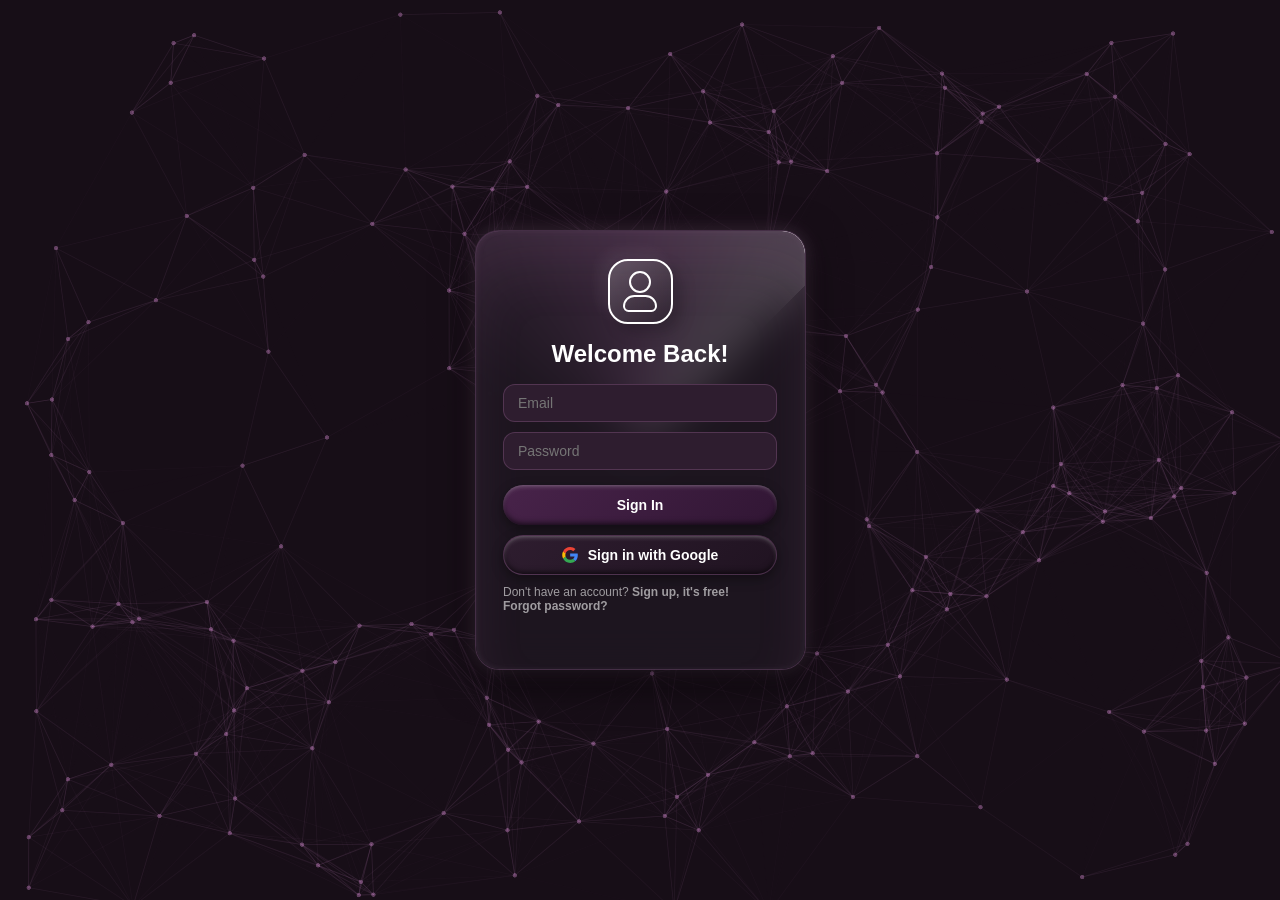
==== index.html @ fb1c48ef "fix(vercel): ignore python backend in vercel build and add static index.html entrypoint" ====
<!DOCTYPE html>
<html lang="en">
<head>
  <meta charset="UTF-8">
  <meta name="viewport" content="width=device-width, initial-scale=1.0">
  <title>SecondSelf - Login</title>
  <link rel="stylesheet" href="loginpage.css">
  <style>
    * {
      box-sizing: border-box;
      margin: 0;
      padding: 0;
    }
    body, html {
      width: 100%;
      height: 100%;
      overflow: hidden;
      background: #170E17;
      display: flex;
      justify-content: center;
      align-items: center;
      font-family: -apple-system, BlinkMacSystemFont, "Segoe UI", Roboto, sans-serif;
    }
    #particle-drift-canvas {
      position: fixed;
      top: 0;
      left: 0;
      width: 100vw;
      height: 100vh;
      z-index: 1;
      display: block;
      pointer-events: auto;
    }
    .login-container-wrap {
      position: relative;
      z-index: 10;
      display: flex;
      justify-content: center;
      align-items: center;
    }
    .container {
      --login-box-color: rgba(30, 22, 32, 0.82);
    }
    .login-box {
      background: var(--login-box-color);
      backdrop-filter: blur(20px);
      -webkit-backdrop-filter: blur(20px);
    }
  </style>
</head>
<body>
  <!-- Live WebGL Particle Drift Canvas -->
  <canvas id="particle-drift-canvas"></canvas>

  <!-- Centered Login Box -->
  <div class="login-container-wrap">
    <div class="container">
      <div class="login-box">
        <form class="form" onsubmit="event.preventDefault();">
          <div class="logo"></div>
          <span class="header">Welcome Back!</span>
          <input type="email" placeholder="Email" class="input" required />
          <input type="password" placeholder="Password" class="input" required />
          <button type="submit" class="button sign-in" onclick="window.location.href='https://second-self-monster.streamlit.app/';">Sign In</button>
          <button type="button" class="button google-sign-in" onclick="window.location.href='https://second-self-monster.streamlit.app/';">
            <svg
              class="icon"
              viewBox="-3 0 262 262"
              xmlns="http://www.w3.org/2000/svg"
              preserveAspectRatio="xMidYMid"
              fill="#000000"
            >
              <g id="SVGRepo_bgCarrier" stroke-width="0"></g>
              <g
                id="SVGRepo_tracerCarrier"
                stroke-linecap="round"
                stroke-linejoin="round"
              ></g>
              <g id="SVGRepo_iconCarrier">
                <path
                  d="M255.878 133.451c0-10.734-.871-18.567-2.756-26.69H130.55v48.448h71.947c-1.45 12.04-9.283 30.172-26.69 42.356l-.244 1.622 38.755 30.023 2.685.268c24.659-22.774 38.875-56.282 38.875-96.027"
                  fill="#4285F4"
                ></path>
                <path
                  d="M130.55 261.1c35.248 0 64.839-11.605 86.453-31.622l-41.196-31.913c-11.024 7.688-25.82 13.055-45.257 13.055-34.523 0-63.824-22.773-74.269-54.25l-1.531.13-40.298 31.187-.527 1.465C35.393 231.798 79.49 261.1 130.55 261.1"
                  fill="#34A853"
                ></path>
                <path
                  d="M56.281 156.37c-2.756-8.123-4.351-16.827-4.351-25.82 0-8.994 1.595-17.697 4.206-25.82l-.073-1.73L15.26 71.312l-1.335.635C5.077 89.644 0 109.517 0 130.55s5.077 40.905 13.925 58.602l42.356-32.782"
                  fill="#FBBC05"
                ></path>
                <path
                  d="M130.55 50.479c24.514 0 41.05 10.589 50.479 19.438l36.844-35.974C195.245 12.91 165.798 0 130.55 0 79.49 0 35.393 29.301 13.925 71.947l42.211 32.783c10.59-31.477 39.891-54.251 74.414-54.251"
                  fill="#EB4335"
                ></path>
              </g>
            </svg>
            <span class="span two"> Sign in with Google </span>
          </button>

          <p class="footer">
            Don't have an account?
            <a href="https://second-self-monster.streamlit.app/?auth_mode=signup" class="link">Sign up, it's free!</a>
            <br />
            <a href="https://second-self-monster.streamlit.app/?auth_mode=forgot" class="link">Forgot password?</a>
          </p>
        </form>
      </div>
    </div>
  </div>

  <!-- WebGL Particle Drift Implementation from firstpage.12 -->
  <script>
  (function initParticleDrift() {
    const canvas = document.getElementById("particle-drift-canvas");
    if (!canvas) return;

    const gl = canvas.getContext("webgl", {
      alpha: true,
      antialias: false,
      depth: false,
      premultipliedAlpha: true
    });
    if (!gl) {
      console.warn("ParticleDrift: WebGL not available");
      return;
    }

    const MAX_DPR = 2;
    const MAX_LINES = 8000;
    const EDGE = 20;

    const config = {
      background: "#170E17",
      baseColor: "#BC7BB9",
      accentColor: "#AC6BAD",
      density: 220,
      dotSize: 5,
      speed: 1.0,
      direction: 56,
      hover: 1.6,
      linkDistance: 175,
      linkThickness: 1.0
    };

    const LINE_VERT = `
      precision highp float;
      attribute vec2 a_p0;
      attribute vec2 a_p1;
      attribute vec2 a_corner;
      attribute vec3 a_shade;
      uniform vec2 uSize;
      varying float v_alpha;
      varying float v_mix;
      varying float v_off;
      varying float v_half;
      void main(){
        vec2 d = a_p1 - a_p0;
        float len = max(length(d), 1e-5);
        vec2 nrm = vec2(-d.y, d.x) / len;
        float half_ = max(a_shade.z * 0.5, 0.35);
        float ext = half_ + 0.75;
        vec2 p = mix(a_p0, a_p1, a_corner.x);
        p += nrm * a_corner.y * ext;
        v_alpha = a_shade.x;
        v_mix = a_shade.y;
        v_off = a_corner.y * ext;
        v_half = half_;
        gl_Position = vec4(p.x / uSize.x * 2.0 - 1.0, 1.0 - p.y / uSize.y * 2.0, 0.0, 1.0);
      }
    `;

    const LINE_FRAG = `
      precision mediump float;
      uniform vec3 uBase, uAccent;
      varying float v_alpha;
      varying float v_mix;
      varying float v_off;
      varying float v_half;
      void main(){
        float cov = clamp((v_half - abs(v_off)) / 0.75 + 0.5, 0.0, 1.0);
        float a = v_alpha * cov;
        vec3 col = mix(uBase, uAccent, v_mix);
        gl_FragColor = vec4(col * a, a);
      }
    `;

    const DOT_VERT = `
      precision highp float;
      attribute vec2 a_pos;
      attribute float a_lit;
      uniform vec2 uSize;
      uniform float uDpr, uDot;
      varying float v_lit;
      void main(){
        gl_PointSize = max(1.0, uDot * uDpr);
        v_lit = a_lit;
        gl_Position = vec4(a_pos.x / uSize.x * 2.0 - 1.0, 1.0 - a_pos.y / uSize.y * 2.0, 0.0, 1.0);
      }
    `;

    const DOT_FRAG = `
      precision mediump float;
      uniform vec3 uBase, uAccent;
      uniform float uRestAlpha;
      varying float v_lit;
      void main(){
        float d = length(gl_PointCoord - 0.5) * 2.0;
        float disc = 1.0 - smoothstep(0.72, 1.0, d);
        vec3 col = mix(uBase, uAccent, v_lit);
        float a = disc * mix(uRestAlpha, 1.0, v_lit);
        if (a <= 0.004) discard;
        gl_FragColor = vec4(col * a, a);
      }
    `;

    function compile(type, src) {
      const sh = gl.createShader(type);
      if (!sh) return null;
      gl.shaderSource(sh, src);
      gl.compileShader(sh);
      if (!gl.getShaderParameter(sh, gl.COMPILE_STATUS)) {
        console.error("Shader error:", gl.getShaderInfoLog(sh));
        gl.deleteShader(sh);
        return null;
      }
      return sh;
    }

    function linkProg(vsSrc, fsSrc) {
      const vs = compile(gl.VERTEX_SHADER, vsSrc);
      const fs = compile(gl.FRAGMENT_SHADER, fsSrc);
      if (!vs || !fs) return null;
      const prog = gl.createProgram();
      if (!prog) return null;
      gl.attachShader(prog, vs);
      gl.attachShader(prog, fs);
      gl.linkProgram(prog);
      if (!gl.getProgramParameter(prog, gl.LINK_STATUS)) {
        console.error("Program link error:", gl.getProgramInfoLog(prog));
        return null;
      }
      return prog;
    }

    function parseColor(input, fb) {
      if (!input) return fb;
      const str = String(input).trim();
      if (str.charAt(0) === "#") {
        let hex = str.slice(1);
        if (hex.length === 3) hex = hex[0] + hex[0] + hex[1] + hex[1] + hex[2] + hex[2];
        if (hex.length >= 6) {
          const r = parseInt(hex.slice(0, 2), 16);
          const g = parseInt(hex.slice(2, 4), 16);
          const b = parseInt(hex.slice(4, 6), 16);
          if (!isNaN(r) && !isNaN(g) && !isNaN(b)) return [r / 255, g / 255, b / 255];
        }
      }
      return fb;
    }

    function rng(seed) {
      let a = seed >>> 0;
      return function() {
        a += 0x6d2b79f5;
        let t = a;
        t = Math.imul(t ^ (t >>> 15), t | 1);
        t ^= t + Math.imul(t ^ (t >>> 7), t | 61);
        return ((t ^ (t >>> 14)) >>> 0) / 4294967296;
      };
    }

    const CORNERS = [
      [0, -1], [1, -1], [1, 1],
      [0, -1], [1, 1], [0, 1]
    ];

    const lineProg = linkProg(LINE_VERT, LINE_FRAG);
    const dotProg = linkProg(DOT_VERT, DOT_FRAG);
    if (!lineProg || !dotProg) return;

    const locs = new Map();
    const u = (prog, name) => {
      const key = (prog === lineProg ? "L:" : "D:") + name;
      if (!locs.has(key)) locs.set(key, gl.getUniformLocation(prog, name));
      return locs.get(key);
    };

    const lP0 = new Float32Array(MAX_LINES * 6 * 2);
    const lP1 = new Float32Array(MAX_LINES * 6 * 2);
    const lCorner = new Float32Array(MAX_LINES * 6 * 2);
    const lShade = new Float32Array(MAX_LINES * 6 * 3);
    for (let e = 0; e < MAX_LINES; e++) {
      for (let c = 0; c < 6; c++) {
        const k = (e * 6 + c) * 2;
        lCorner[k] = CORNERS[c][0];
        lCorner[k + 1] = CORNERS[c][1];
      }
    }

    const bP0 = gl.createBuffer();
    const bP1 = gl.createBuffer();
    const bCorner = gl.createBuffer();
    const bShade = gl.createBuffer();

    gl.bindBuffer(gl.ARRAY_BUFFER, bP0);
    gl.bufferData(gl.ARRAY_BUFFER, lP0.byteLength, gl.DYNAMIC_DRAW);
    gl.bindBuffer(gl.ARRAY_BUFFER, bP1);
    gl.bufferData(gl.ARRAY_BUFFER, lP1.byteLength, gl.DYNAMIC_DRAW);
    gl.bindBuffer(gl.ARRAY_BUFFER, bCorner);
    gl.bufferData(gl.ARRAY_BUFFER, lCorner, gl.STATIC_DRAW);
    gl.bindBuffer(gl.ARRAY_BUFFER, bShade);
    gl.bufferData(gl.ARRAY_BUFFER, lShade.byteLength, gl.DYNAMIC_DRAW);

    const R = rng(20260824);
    let nCount = 0;
    let nx = new Float32Array(0);
    let ny = new Float32Array(0);
    let nSpd = new Float32Array(0);
    let gPos = new Float32Array(0);
    let gLit = new Float32Array(0);
    const bGPos = gl.createBuffer();
    const bGLit = gl.createBuffer();

    function buildNodes(n, w, h) {
      nCount = n;
      nx = new Float32Array(n);
      ny = new Float32Array(n);
      nSpd = new Float32Array(n);
      gPos = new Float32Array(n * 2);
      gLit = new Float32Array(n);
      for (let i = 0; i < n; i++) {
        nx[i] = R() * w;
        ny[i] = R() * h;
        nSpd[i] = (R() * 0.4 + 0.1) * 60;
      }
      gl.bindBuffer(gl.ARRAY_BUFFER, bGPos);
      gl.bufferData(gl.ARRAY_BUFFER, gPos.byteLength, gl.DYNAMIC_DRAW);
      gl.bindBuffer(gl.ARRAY_BUFFER, bGLit);
      gl.bufferData(gl.ARRAY_BUFFER, gLit.byteLength, gl.DYNAMIC_DRAW);
    }

    const ptr = { x: -10000, y: -10000 };
    window.addEventListener("pointermove", (e) => {
      ptr.x = e.clientX;
      ptr.y = e.clientY;
    });
    window.addEventListener("pointerleave", () => {
      ptr.x = -10000;
      ptr.y = -10000;
    });

    let last = performance.now();
    let builtN = -1;
    let builtW = 0;
    let builtH = 0;

    function render(now) {
      const dt = Math.min(0.05, (now - last) / 1000);
      last = now;

      const dpr = Math.min(window.devicePixelRatio || 1, MAX_DPR);
      const cw = window.innerWidth;
      const ch = window.innerHeight;
      const bw = Math.max(1, Math.round(cw * dpr));
      const bh = Math.max(1, Math.round(ch * dpr));

      if (canvas.width !== bw || canvas.height !== bh) {
        canvas.width = bw;
        canvas.height = bh;
      }
      gl.viewport(0, 0, bw, bh);

      if (config.density !== builtN) {
        buildNodes(config.density, cw, ch);
        builtN = config.density;
      }

      if (cw !== builtW || ch !== builtH) {
        const sx = cw / Math.max(builtW || cw, 1);
        const sy = ch / Math.max(builtH || ch, 1);
        for (let i = 0; i < nCount; i++) {
          nx[i] *= sx;
          ny[i] *= sy;
        }
        builtW = cw;
        builtH = ch;
      }

      const reach = 180 * (config.hover > 0 ? 1 : 0);
      const LINKD = config.linkDistance;
      const LINKW = config.linkThickness;
      const th = (config.direction * Math.PI) / 180;
      const dirX = Math.sin(th);
      const dirY = Math.cos(th);

      let lines = 0;
      function pushLine(x0, y0, x1, y1, a0, a1, mix, wpx) {
        if (lines >= MAX_LINES) return;
        for (let c = 0; c < 6; c++) {
          const k = (lines * 6 + c) * 2;
          const s3 = (lines * 6 + c) * 3;
          lP0[k] = x0;
          lP0[k + 1] = y0;
          lP1[k] = x1;
          lP1[k + 1] = y1;
          lShade[s3] = CORNERS[c][0] === 0 ? a0 : a1;
          lShade[s3 + 1] = mix;
          lShade[s3 + 2] = wpx;
        }
        lines++;
      }

      for (let i = 0; i < nCount; i++) {
        nx[i] += nSpd[i] * dirX * dt * config.speed;
        ny[i] += nSpd[i] * dirY * dt * config.speed;

        if (nx[i] < -EDGE) {
          nx[i] = cw + EDGE;
          ny[i] = R() * ch;
        } else if (nx[i] > cw + EDGE) {
          nx[i] = -EDGE;
          ny[i] = R() * ch;
        }
        if (ny[i] < -EDGE) {
          ny[i] = ch + EDGE;
          nx[i] = R() * cw;
        } else if (ny[i] > ch + EDGE) {
          ny[i] = -EDGE;
          nx[i] = R() * cw;
        }

        const dx = ptr.x - nx[i];
        const dy = ptr.y - ny[i];
        const d = Math.sqrt(dx * dx + dy * dy);
        const lit = reach > 0 && d < reach ? 1 : 0;
        if (lit === 1) {
          const a = 0.5 * (1 - d / reach) * config.hover;
          pushLine(nx[i], ny[i], ptr.x, ptr.y, a, a, 1, LINKW);
        }
        gPos[i * 2] = nx[i];
        gPos[i * 2 + 1] = ny[i];
        gLit[i] = lit;
      }

      if (LINKD > 0) {
        const l2 = LINKD * LINKD;
        for (let i = 0; i < nCount && lines < MAX_LINES; i++) {
          for (let j = i + 1; j < nCount && lines < MAX_LINES; j++) {
            const dx = nx[i] - nx[j];
            const dy = ny[i] - ny[j];
            const dd = dx * dx + dy * dy;
            if (dd >= l2) continue;
            const a = 0.18 * (1 - Math.sqrt(dd) / LINKD);
            pushLine(nx[i], ny[i], nx[j], ny[j], a, a, 0, LINKW);
          }
        }
      }

      gl.clearColor(0, 0, 0, 0);
      gl.clear(gl.COLOR_BUFFER_BIT);
      gl.disable(gl.DEPTH_TEST);
      gl.enable(gl.BLEND);
      gl.blendFunc(gl.ONE, gl.ONE_MINUS_SRC_ALPHA);

      const cb = parseColor(config.baseColor, [0.737, 0.482, 0.725]);
      const ca = parseColor(config.accentColor, [0.675, 0.420, 0.678]);

      if (lines > 0) {
        gl.useProgram(lineProg);
        const verts = lines * 6;
        gl.bindBuffer(gl.ARRAY_BUFFER, bP0);
        gl.bufferSubData(gl.ARRAY_BUFFER, 0, lP0.subarray(0, verts * 2));
        const aP0 = gl.getAttribLocation(lineProg, "a_p0");
        gl.enableVertexAttribArray(aP0);
        gl.vertexAttribPointer(aP0, 2, gl.FLOAT, false, 0, 0);

        gl.bindBuffer(gl.ARRAY_BUFFER, bP1);
        gl.bufferSubData(gl.ARRAY_BUFFER, 0, lP1.subarray(0, verts * 2));
        const aP1 = gl.getAttribLocation(lineProg, "a_p1");
        gl.enableVertexAttribArray(aP1);
        gl.vertexAttribPointer(aP1, 2, gl.FLOAT, false, 0, 0);

        gl.bindBuffer(gl.ARRAY_BUFFER, bCorner);
        const aCorner = gl.getAttribLocation(lineProg, "a_corner");
        gl.enableVertexAttribArray(aCorner);
        gl.vertexAttribPointer(aCorner, 2, gl.FLOAT, false, 0, 0);

        gl.bindBuffer(gl.ARRAY_BUFFER, bShade);
        gl.bufferSubData(gl.ARRAY_BUFFER, 0, lShade.subarray(0, verts * 3));
        const aShade = gl.getAttribLocation(lineProg, "a_shade");
        gl.enableVertexAttribArray(aShade);
        gl.vertexAttribPointer(aShade, 3, gl.FLOAT, false, 0, 0);

        gl.uniform2f(u(lineProg, "uSize"), cw, ch);
        gl.uniform3f(u(lineProg, "uBase"), cb[0], cb[1], cb[2]);
        gl.uniform3f(u(lineProg, "uAccent"), ca[0], ca[1], ca[2]);
        gl.drawArrays(gl.TRIANGLES, 0, verts);

        gl.disableVertexAttribArray(aP0);
        gl.disableVertexAttribArray(aP1);
        gl.disableVertexAttribArray(aCorner);
        gl.disableVertexAttribArray(aShade);
      }

      if (nCount > 0) {
        gl.useProgram(dotProg);
        gl.bindBuffer(gl.ARRAY_BUFFER, bGPos);
        gl.bufferSubData(gl.ARRAY_BUFFER, 0, gPos);
        const aPos = gl.getAttribLocation(dotProg, "a_pos");
        gl.enableVertexAttribArray(aPos);
        gl.vertexAttribPointer(aPos, 2, gl.FLOAT, false, 0, 0);

        gl.bindBuffer(gl.ARRAY_BUFFER, bGLit);
        gl.bufferSubData(gl.ARRAY_BUFFER, 0, gLit);
        const aLit = gl.getAttribLocation(dotProg, "a_lit");
        gl.enableVertexAttribArray(aLit);
        gl.vertexAttribPointer(aLit, 1, gl.FLOAT, false, 0, 0);

        gl.uniform2f(u(dotProg, "uSize"), cw, ch);
        gl.uniform1f(u(dotProg, "uDpr"), dpr);
        gl.uniform1f(u(dotProg, "uDot"), config.dotSize);
        gl.uniform1f(u(dotProg, "uRestAlpha"), 0.45);
        gl.uniform3f(u(dotProg, "uBase"), cb[0], cb[1], cb[2]);
        gl.uniform3f(u(dotProg, "uAccent"), ca[0], ca[1], ca[2]);
        gl.drawArrays(gl.POINTS, 0, nCount);

        gl.disableVertexAttribArray(aPos);
        gl.disableVertexAttribArray(aLit);
      }

      requestAnimationFrame(render);
    }

    requestAnimationFrame(render);
  })();
  </script>
</body>
</html>
---- loginpage.css ----
/* From Uiverse.io by Priyanshu02020 */ 
.container {
  --form-width: 330px;
  --aspect-ratio: 1.33;
  --login-box-color: rgba(30, 22, 32, 0.82);
  --input-color: #2e1d2f;
  --button-color: #3b223c;
  --footer-color: rgba(255, 255, 255, 0.58);
  display: flex;
  justify-content: center;
  align-items: center;
  position: relative;
  overflow: hidden;
  background: var(--login-box-color);
  border-radius: 24px;
  width: calc(var(--form-width) + 1px);
  height: calc(var(--form-width) * var(--aspect-ratio) + 1px);
  z-index: 8;
  border: 1px solid rgba(188, 123, 185, 0.25);
  box-shadow:
    0 12px 40px rgba(0, 0, 0, 0.6),
    0 0 24px rgba(188, 123, 185, 0.18),
    0 0 16px rgba(255, 255, 255, 0.08);
}

.container::before {
  content: "";
  position: absolute;
  inset: -80px;
  z-index: -2;
  background: conic-gradient(
    from 45deg,
    transparent 70%,
    #BC7BB9 88%,
    #ffffff 100%
  );
  animation: spin 4s ease-in-out infinite;
}

@keyframes spin {
  100% {
    transform: rotate(360deg);
  }
}

.login-box {
  background: rgba(26, 17, 27, 0.88);
  border-radius: 22px;
  padding: 28px;
  width: var(--form-width);
  height: calc(var(--form-width) * var(--aspect-ratio));
  position: absolute;
  z-index: 10;
  backdrop-filter: blur(20px);
  -webkit-backdrop-filter: blur(20px);
  box-shadow:
    inset 0 40px 60px -8px rgba(188, 123, 185, 0.12),
    inset 4px 0 12px -6px rgba(188, 123, 185, 0.12),
    inset 0 0 12px -4px rgba(255, 255, 255, 0.12);
}

.form {
  display: flex;
  justify-content: center;
  align-items: center;
  flex-direction: column;
  gap: 10px;
}

.logo {
  width: 65px;
  height: 65px;
  background: linear-gradient(
    135deg,
    rgba(255, 255, 255, 0.2),
    rgba(0, 0, 0, 0.2)
  );
  box-shadow:
    8px 8px 16px rgba(0, 0, 0, 0.2),
    -8px -8px 16px rgba(255, 255, 255, 0.06);
  border-radius: 20px;
  border: 2px solid #fff;
  display: flex;
  justify-content: center;
  align-items: center;
  position: relative;
}

.logo::before {
  content: "";
  position: absolute;
  bottom: 10px;
  width: 50%;
  height: 20%;
  border-top-left-radius: 40px;
  border-top-right-radius: 40px;
  border-bottom-right-radius: 20px;
  border-bottom-left-radius: 20px;
  border: 2.5px solid #fff;
}

.logo::after {
  content: "";
  position: absolute;
  top: 10px;
  width: 30%;
  height: 30%;
  border-radius: 50%;
  border: 2.5px solid #fff;
}

.user {
  position: absolute;
  height: 50px;
  color: #fff;
}

.header {
  width: 100%;
  text-align: center;
  font-size: 24px;
  font-weight: bold;
  padding: 6px;
  color: white;
  display: flex;
  justify-content: center;
  align-items: center;
}

.input {
  width: 100%;
  padding: 10px 14px;
  border: 1px solid rgba(188, 123, 185, 0.25);
  border-radius: 12px;
  background: var(--input-color);
  color: white;
  outline: none;
  font-size: 14px;
  transition: border-color 0.2s, box-shadow 0.2s;
}

.input:focus {
  border-color: #BC7BB9;
  box-shadow: 0 0 10px rgba(188, 123, 185, 0.35);
}

.button {
  width: 100%;
  height: 40px;
  border: none;
  border-radius: 20px;
  font-size: 14px;
  font-weight: 600;
  cursor: pointer;
  display: flex;
  justify-content: center;
  align-items: center;
  gap: 10px;
  background: linear-gradient(135deg, #48234a 0%, #311634 100%);
  color: white;
  transition: 0.3s;
  box-shadow:
    inset 0px 3px 6px -4px rgba(255, 255, 255, 0.6),
    inset 0px -3px 6px -2px rgba(0, 0, 0, 0.8),
    0 4px 12px rgba(0, 0, 0, 0.35);
}
.sign-in {
  margin-top: 5px;
}

.google-sign-in {
  display: flex;
  justify-content: center;
  align-items: center;
  gap: 10px;
  background: linear-gradient(135deg, #2e1d2f 0%, #201321 100%);
  border: 1px solid rgba(188, 123, 185, 0.25);
}

.button:hover {
  background: linear-gradient(135deg, #663269 0%, #48234a 100%);
  box-shadow:
    inset 0px 3px 6px rgba(255, 255, 255, 0.6),
    inset 0px -3px 6px rgba(0, 0, 0, 0.8),
    0px 0px 14px rgba(188, 123, 185, 0.4);
}

.google-sign-in:hover {
  background: linear-gradient(135deg, #492b4b 0%, #301b33 100%);
  border-color: #BC7BB9;
  box-shadow:
    inset 0px 3px 6px rgba(255, 255, 255, 0.6),
    inset 0px -3px 6px rgba(0, 0, 0, 0.8),
    0px 0px 12px rgba(188, 123, 185, 0.35);
}

.icon {
  height: 16px;
}

.footer {
  width: 100%;
  text-align: left;
  color: var(--footer-color);
  font-size: 12px;
}

.footer .link {
  position: relative;
  color: var(--footer-color);
  font-weight: 600;
  text-decoration: none;
  transition: color 0.3s ease;
}

.footer .link::after {
  content: "";
  position: absolute;
  left: 0;
  bottom: -2px;
  width: 0;
  border-radius: 6px;
  height: 1px;
  background: currentColor;
  transition: width 0.3s ease;
}

.footer .link:hover {
  color: #fff;
}

.footer .link:hover::after {
  width: 100%;
}
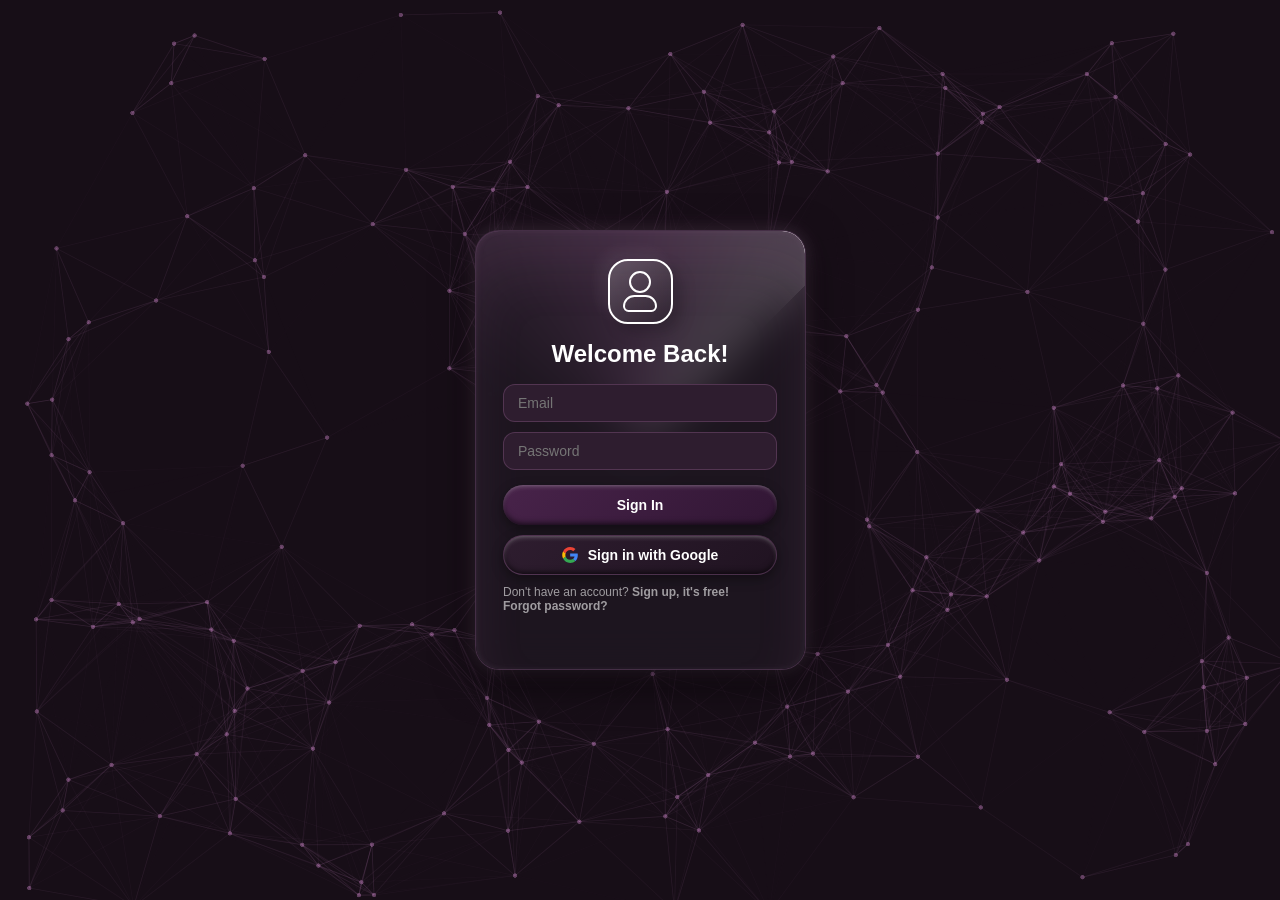
==== commit c42a58da: "feat: hook Google Sign-In button directly to Google OAuth account chooser and update Vercel live URL" ====
--- a/index.html
+++ b/index.html
@@ -59,10 +59,10 @@
         <form class="form" onsubmit="event.preventDefault();">
           <div class="logo"></div>
           <span class="header">Welcome Back!</span>
-          <input type="email" placeholder="Email" class="input" required />
-          <input type="password" placeholder="Password" class="input" required />
-          <button type="submit" class="button sign-in" onclick="window.location.href='https://second-self-monster.streamlit.app/';">Sign In</button>
-          <button type="button" class="button google-sign-in" onclick="window.location.href='https://second-self-monster.streamlit.app/';">
+          <input type="email" id="email" placeholder="Email" class="input" required />
+          <input type="password" id="password" placeholder="Password" class="input" required />
+          <button type="submit" class="button sign-in" onclick="handleEmailSignIn(event)">Sign In</button>
+          <button type="button" class="button google-sign-in" onclick="loginWithGoogle()">
             <svg
               class="icon"
               viewBox="-3 0 262 262"
@@ -109,6 +109,34 @@
     </div>
   </div>
 
+  <!-- Authentication Flow Scripts -->
+  <script>
+    function loginWithGoogle() {
+      const clientId = "579960742199-dv8dr0tq77kotpq2nl5lpfjie5kjn46g.apps.googleusercontent.com";
+      const redirectUri = "https://second-self-monster.streamlit.app/";
+      const authUrl = "https://accounts.google.com/o/oauth2/v2/auth?" + new URLSearchParams({
+        client_id: clientId,
+        redirect_uri: redirectUri,
+        response_type: "code",
+        scope: "openid email profile",
+        access_type: "offline",
+        prompt: "select_account consent"
+      }).toString();
+      window.location.href = authUrl;
+    }
+
+    function handleEmailSignIn(event) {
+      if (event) event.preventDefault();
+      const email = document.getElementById("email") ? document.getElementById("email").value : "";
+      const password = document.getElementById("password") ? document.getElementById("password").value : "";
+      if (!email || !password) {
+        alert("Please enter both your email and password.");
+        return;
+      }
+      window.location.href = "https://second-self-monster.streamlit.app/";
+    }
+  </script>
+
   <!-- WebGL Particle Drift Implementation from firstpage.12 -->
   <script>
   (function initParticleDrift() {
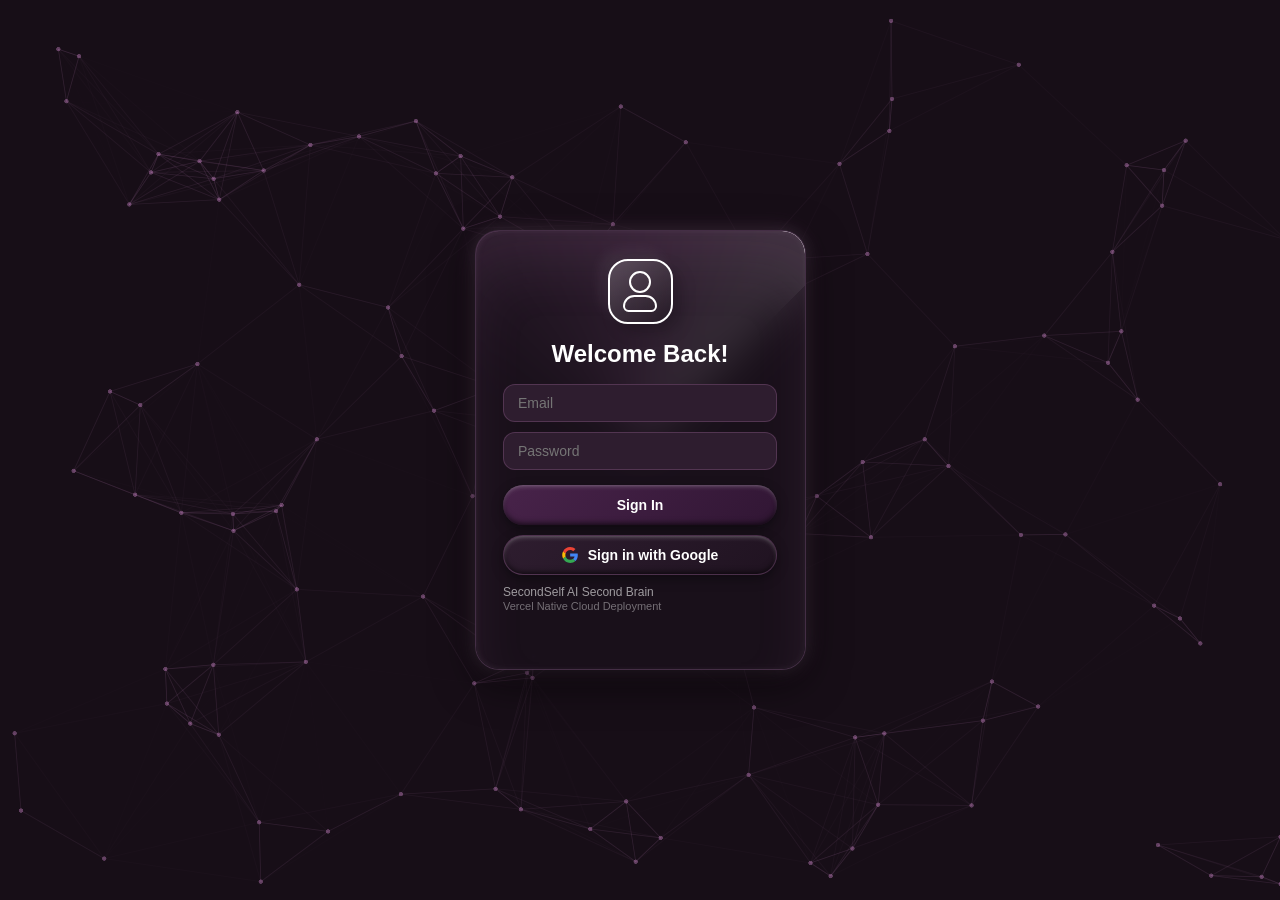
==== commit f6b800a1: "feat(vercel): native full-stack deployment with Google OAuth, 3D Graph, and Groq Oracle" ====
--- a/index.html
+++ b/index.html
@@ -3,8 +3,10 @@
 <head>
   <meta charset="UTF-8">
   <meta name="viewport" content="width=device-width, initial-scale=1.0">
-  <title>SecondSelf - Login</title>
+  <title>SecondSelf — AI Second Brain</title>
   <link rel="stylesheet" href="loginpage.css">
+  <!-- Vis.js Network for 3D Knowledge Graph -->
+  <script src="https://unpkg.com/vis-network@9.1.9/standalone/umd/vis-network.min.js"></script>
   <style>
     * {
       box-sizing: border-box;
@@ -14,13 +16,13 @@
     body, html {
       width: 100%;
       height: 100%;
+      background: #170E17;
+      color: #FAFAFA;
+      font-family: -apple-system, BlinkMacSystemFont, "Segoe UI", Roboto, Helvetica, Arial, sans-serif;
       overflow: hidden;
-      background: #170E17;
-      display: flex;
-      justify-content: center;
-      align-items: center;
-      font-family: -apple-system, BlinkMacSystemFont, "Segoe UI", Roboto, sans-serif;
-    }
+    }
+
+    /* WebGL Canvas Background Layer */
     #particle-drift-canvas {
       position: fixed;
       top: 0;
@@ -29,93 +31,616 @@
       height: 100vh;
       z-index: 1;
       display: block;
-      pointer-events: auto;
-    }
-    .login-container-wrap {
+      background: #170E17;
+    }
+
+    /* Auth Container */
+    #auth-view {
       position: relative;
       z-index: 10;
+      width: 100vw;
+      height: 100vh;
       display: flex;
       justify-content: center;
       align-items: center;
     }
-    .container {
-      --login-box-color: rgba(30, 22, 32, 0.82);
-    }
-    .login-box {
-      background: var(--login-box-color);
+    .login-container-wrap {
+      display: flex;
+      justify-content: center;
+      align-items: center;
+    }
+
+    /* Loading Overlay */
+    #loading-overlay {
+      position: fixed;
+      inset: 0;
+      background: rgba(23, 14, 23, 0.88);
       backdrop-filter: blur(20px);
-      -webkit-backdrop-filter: blur(20px);
+      z-index: 9999;
+      display: none;
+      flex-direction: column;
+      justify-content: center;
+      align-items: center;
+      gap: 16px;
+    }
+    .spinner {
+      width: 48px;
+      height: 48px;
+      border: 3px solid rgba(188, 123, 185, 0.2);
+      border-top-color: #BC7BB9;
+      border-radius: 50%;
+      animation: spin 0.8s linear infinite;
+    }
+
+    /* =========================================================
+       DASHBOARD STYLES (When User is Authenticated)
+       ========================================================= */
+    #dashboard-view {
+      position: relative;
+      z-index: 20;
+      width: 100vw;
+      height: 100vh;
+      display: none;
+      flex-direction: column;
+      background: #0E0B12;
+    }
+
+    /* Navbar */
+    .navbar {
+      height: 60px;
+      background: rgba(24, 16, 26, 0.85);
+      backdrop-filter: blur(15px);
+      border-bottom: 1px solid rgba(188, 123, 185, 0.2);
+      display: flex;
+      align-items: center;
+      justify-content: space-between;
+      padding: 0 24px;
+      flex-shrink: 0;
+      z-index: 50;
+    }
+    .brand {
+      display: flex;
+      align-items: center;
+      gap: 10px;
+      font-size: 18px;
+      font-weight: 700;
+      letter-spacing: 0.5px;
+      color: #fff;
+    }
+    .brand-badge {
+      background: linear-gradient(135deg, #BC7BB9, #663269);
+      padding: 4px 8px;
+      border-radius: 8px;
+      font-size: 11px;
+      font-weight: 600;
+      letter-spacing: 1px;
+      text-transform: uppercase;
+    }
+    .nav-actions {
+      display: flex;
+      align-items: center;
+      gap: 14px;
+    }
+    .user-profile {
+      display: flex;
+      align-items: center;
+      gap: 10px;
+      background: rgba(45, 29, 47, 0.6);
+      border: 1px solid rgba(188, 123, 185, 0.25);
+      padding: 4px 12px 4px 6px;
+      border-radius: 24px;
+    }
+    .user-avatar {
+      width: 28px;
+      height: 28px;
+      border-radius: 50%;
+      object-fit: cover;
+      border: 1px solid #BC7BB9;
+    }
+    .user-name {
+      font-size: 13px;
+      font-weight: 600;
+      color: #FAFAFA;
+      max-width: 140px;
+      overflow: hidden;
+      text-overflow: ellipsis;
+      white-space: nowrap;
+    }
+    .btn-action {
+      background: linear-gradient(135deg, #48234a 0%, #311634 100%);
+      border: 1px solid rgba(188, 123, 185, 0.3);
+      color: white;
+      padding: 7px 16px;
+      border-radius: 18px;
+      font-size: 13px;
+      font-weight: 600;
+      cursor: pointer;
+      transition: all 0.2s;
+    }
+    .btn-action:hover {
+      background: linear-gradient(135deg, #663269 0%, #48234a 100%);
+      box-shadow: 0 0 12px rgba(188, 123, 185, 0.4);
+    }
+    .btn-logout {
+      background: transparent;
+      border: 1px solid rgba(255, 255, 255, 0.15);
+      color: #aaa;
+      padding: 6px 14px;
+      border-radius: 18px;
+      font-size: 12px;
+      cursor: pointer;
+      transition: 0.2s;
+    }
+    .btn-logout:hover {
+      color: #fff;
+      border-color: #ff5c5c;
+      background: rgba(255, 92, 92, 0.1);
+    }
+
+    /* Main Dashboard Layout */
+    .dashboard-body {
+      flex: 1;
+      display: flex;
+      position: relative;
+      overflow: hidden;
+    }
+
+    /* Left Graph View */
+    .graph-pane {
+      flex: 1;
+      height: 100%;
+      position: relative;
+      background: radial-gradient(circle at center, #1b121e 0%, #0d0810 100%);
+    }
+    #network {
+      width: 100%;
+      height: 100%;
+    }
+
+    /* Top Ask Bar Overlay */
+    .ask-bar-container {
+      position: absolute;
+      top: 20px;
+      left: 50%;
+      transform: translateX(-50%);
+      width: 90%;
+      max-width: 680px;
+      z-index: 30;
+      display: flex;
+      flex-direction: column;
+      gap: 12px;
+    }
+    .ask-input-wrap {
+      display: flex;
+      align-items: center;
+      background: rgba(28, 18, 30, 0.88);
+      backdrop-filter: blur(20px);
+      border: 1px solid rgba(188, 123, 185, 0.35);
+      border-radius: 28px;
+      padding: 6px 8px 6px 20px;
+      box-shadow: 0 12px 36px rgba(0, 0, 0, 0.6), 0 0 20px rgba(188, 123, 185, 0.15);
+    }
+    .ask-input {
+      flex: 1;
+      background: transparent;
+      border: none;
+      outline: none;
+      color: white;
+      font-size: 15px;
+    }
+    .ask-input::placeholder {
+      color: rgba(255, 255, 255, 0.45);
+    }
+    .btn-ask {
+      background: linear-gradient(135deg, #BC7BB9, #663269);
+      color: white;
+      border: none;
+      border-radius: 20px;
+      padding: 9px 20px;
+      font-size: 13px;
+      font-weight: 600;
+      cursor: pointer;
+      transition: all 0.2s;
+    }
+    .btn-ask:hover {
+      box-shadow: 0 0 14px rgba(188, 123, 185, 0.6);
+      transform: translateY(-1px);
+    }
+
+    /* AI Response Card */
+    .ai-response-card {
+      background: rgba(26, 17, 28, 0.94);
+      backdrop-filter: blur(24px);
+      border: 1px solid rgba(188, 123, 185, 0.3);
+      border-radius: 18px;
+      padding: 20px 24px;
+      color: #eee;
+      display: none;
+      box-shadow: 0 16px 48px rgba(0, 0, 0, 0.7);
+      animation: fadeIn 0.3s ease;
+      max-height: 280px;
+      overflow-y: auto;
+    }
+    .ai-response-header {
+      display: flex;
+      align-items: center;
+      justify-content: space-between;
+      margin-bottom: 10px;
+      font-size: 13px;
+      color: #BC7BB9;
+      font-weight: 700;
+      letter-spacing: 0.5px;
+    }
+    .ai-answer-text {
+      font-size: 14px;
+      line-height: 1.6;
+      color: #FAFAFA;
+      white-space: pre-line;
+    }
+    .sources-list {
+      margin-top: 14px;
+      display: flex;
+      flex-wrap: wrap;
+      gap: 6px;
+    }
+    .source-pill {
+      background: rgba(188, 123, 185, 0.15);
+      border: 1px solid rgba(188, 123, 185, 0.3);
+      border-radius: 12px;
+      padding: 3px 10px;
+      font-size: 11px;
+      color: #e0b4de;
+      cursor: pointer;
+    }
+
+    /* Right Sidebar Drawer */
+    .sidebar-drawer {
+      width: 340px;
+      height: 100%;
+      background: rgba(22, 14, 24, 0.92);
+      backdrop-filter: blur(20px);
+      border-left: 1px solid rgba(188, 123, 185, 0.2);
+      display: flex;
+      flex-direction: column;
+      overflow-y: auto;
+      z-index: 25;
+    }
+    .drawer-section {
+      padding: 18px 22px;
+      border-bottom: 1px solid rgba(255, 255, 255, 0.08);
+    }
+    .drawer-section h3 {
+      font-size: 11px;
+      text-transform: uppercase;
+      letter-spacing: 1px;
+      color: #888;
+      margin-bottom: 12px;
+    }
+    .stat-row {
+      display: flex;
+      justify-content: space-between;
+      font-size: 13px;
+      padding: 4px 0;
+      color: #bbb;
+    }
+    .stat-row .val {
+      font-weight: 700;
+      color: #BC7BB9;
+    }
+    .para-legend-row {
+      display: flex;
+      gap: 6px;
+      flex-wrap: wrap;
+      margin-top: 6px;
+    }
+    .para-badge {
+      display: flex;
+      align-items: center;
+      gap: 6px;
+      font-size: 12px;
+      padding: 4px 10px;
+      border-radius: 12px;
+      background: rgba(255, 255, 255, 0.05);
+      cursor: pointer;
+      transition: 0.2s;
+    }
+    .para-badge:hover {
+      background: rgba(255, 255, 255, 0.12);
+    }
+    .dot {
+      width: 8px;
+      height: 8px;
+      border-radius: 50%;
+    }
+    .dot-projects { background: #4A90D9; }
+    .dot-areas { background: #50C878; }
+    .dot-resources { background: #F5A623; }
+    .dot-archives { background: #9B9B9B; }
+
+    /* Node Inspector */
+    #node-inspector {
+      flex: 1;
+      padding: 18px 22px;
+    }
+    .inspector-empty {
+      font-size: 13px;
+      color: #666;
+      font-style: italic;
+    }
+    .inspector-title {
+      font-size: 16px;
+      font-weight: 700;
+      color: #fff;
+      margin-bottom: 8px;
+    }
+    .inspector-meta {
+      font-size: 12px;
+      color: #BC7BB9;
+      margin-bottom: 10px;
+    }
+    .inspector-summary {
+      font-size: 13px;
+      line-height: 1.5;
+      color: #ccc;
+      margin-bottom: 12px;
+    }
+    .inspector-preview {
+      font-size: 12px;
+      line-height: 1.5;
+      color: #888;
+      border-left: 2px solid #BC7BB9;
+      padding-left: 10px;
+      max-height: 220px;
+      overflow-y: auto;
+      background: rgba(0, 0, 0, 0.2);
+      padding: 8px 10px;
+      border-radius: 0 8px 8px 0;
+    }
+
+    /* Modal for Quick Capture */
+    .modal-overlay {
+      position: fixed;
+      inset: 0;
+      background: rgba(0, 0, 0, 0.7);
+      backdrop-filter: blur(10px);
+      z-index: 100;
+      display: none;
+      justify-content: center;
+      align-items: center;
+    }
+    .modal-box {
+      width: 90%;
+      max-width: 500px;
+      background: rgba(28, 18, 30, 0.95);
+      border: 1px solid rgba(188, 123, 185, 0.35);
+      border-radius: 20px;
+      padding: 26px;
+      box-shadow: 0 20px 60px rgba(0, 0, 0, 0.8);
+    }
+    .modal-box h2 {
+      font-size: 18px;
+      font-weight: 700;
+      margin-bottom: 16px;
+      color: #fff;
+    }
+    .modal-input {
+      width: 100%;
+      padding: 10px 14px;
+      background: #271929;
+      border: 1px solid rgba(188, 123, 185, 0.25);
+      border-radius: 12px;
+      color: white;
+      font-size: 14px;
+      margin-bottom: 12px;
+      outline: none;
+    }
+    .modal-input:focus {
+      border-color: #BC7BB9;
+    }
+    textarea.modal-input {
+      min-height: 100px;
+      resize: vertical;
+    }
+    .modal-actions {
+      display: flex;
+      justify-content: flex-end;
+      gap: 10px;
+      margin-top: 10px;
+    }
+
+    @keyframes fadeIn {
+      from { opacity: 0; transform: translateY(-8px); }
+      to { opacity: 1; transform: translateY(0); }
     }
   </style>
 </head>
 <body>
-  <!-- Live WebGL Particle Drift Canvas -->
+
+  <!-- =========================================================
+       1. LIVE WEBGL PARTICLE DRIFT CANVAS (Active in Auth)
+       ========================================================= -->
   <canvas id="particle-drift-canvas"></canvas>
 
-  <!-- Centered Login Box -->
-  <div class="login-container-wrap">
-    <div class="container">
-      <div class="login-box">
-        <form class="form" onsubmit="event.preventDefault();">
-          <div class="logo"></div>
-          <span class="header">Welcome Back!</span>
-          <input type="email" id="email" placeholder="Email" class="input" required />
-          <input type="password" id="password" placeholder="Password" class="input" required />
-          <button type="submit" class="button sign-in" onclick="handleEmailSignIn(event)">Sign In</button>
-          <button type="button" class="button google-sign-in" onclick="loginWithGoogle()">
-            <svg
-              class="icon"
-              viewBox="-3 0 262 262"
-              xmlns="http://www.w3.org/2000/svg"
-              preserveAspectRatio="xMidYMid"
-              fill="#000000"
-            >
-              <g id="SVGRepo_bgCarrier" stroke-width="0"></g>
-              <g
-                id="SVGRepo_tracerCarrier"
-                stroke-linecap="round"
-                stroke-linejoin="round"
-              ></g>
-              <g id="SVGRepo_iconCarrier">
-                <path
-                  d="M255.878 133.451c0-10.734-.871-18.567-2.756-26.69H130.55v48.448h71.947c-1.45 12.04-9.283 30.172-26.69 42.356l-.244 1.622 38.755 30.023 2.685.268c24.659-22.774 38.875-56.282 38.875-96.027"
-                  fill="#4285F4"
-                ></path>
-                <path
-                  d="M130.55 261.1c35.248 0 64.839-11.605 86.453-31.622l-41.196-31.913c-11.024 7.688-25.82 13.055-45.257 13.055-34.523 0-63.824-22.773-74.269-54.25l-1.531.13-40.298 31.187-.527 1.465C35.393 231.798 79.49 261.1 130.55 261.1"
-                  fill="#34A853"
-                ></path>
-                <path
-                  d="M56.281 156.37c-2.756-8.123-4.351-16.827-4.351-25.82 0-8.994 1.595-17.697 4.206-25.82l-.073-1.73L15.26 71.312l-1.335.635C5.077 89.644 0 109.517 0 130.55s5.077 40.905 13.925 58.602l42.356-32.782"
-                  fill="#FBBC05"
-                ></path>
-                <path
-                  d="M130.55 50.479c24.514 0 41.05 10.589 50.479 19.438l36.844-35.974C195.245 12.91 165.798 0 130.55 0 79.49 0 35.393 29.301 13.925 71.947l42.211 32.783c10.59-31.477 39.891-54.251 74.414-54.251"
-                  fill="#EB4335"
-                ></path>
-              </g>
-            </svg>
-            <span class="span two"> Sign in with Google </span>
-          </button>
-
-          <p class="footer">
-            Don't have an account?
-            <a href="https://second-self-monster.streamlit.app/?auth_mode=signup" class="link">Sign up, it's free!</a>
-            <br />
-            <a href="https://second-self-monster.streamlit.app/?auth_mode=forgot" class="link">Forgot password?</a>
-          </p>
-        </form>
+  <!-- =========================================================
+       2. AUTHENTICATION VIEW (When Logged Out)
+       ========================================================= -->
+  <div id="auth-view">
+    <div class="login-container-wrap">
+      <div class="container">
+        <div class="login-box">
+          <form class="form" onsubmit="event.preventDefault();">
+            <div class="logo"></div>
+            <span class="header">Welcome Back!</span>
+            <input type="email" id="email" placeholder="Email" class="input" required />
+            <input type="password" id="password" placeholder="Password" class="input" required />
+            <button type="submit" class="button sign-in" onclick="handleEmailSignIn(event)">Sign In</button>
+            <button type="button" class="button google-sign-in" onclick="loginWithGoogle()">
+              <svg class="icon" viewBox="-3 0 262 262" xmlns="http://www.w3.org/2000/svg" preserveAspectRatio="xMidYMid" fill="#000000">
+                <path d="M255.878 133.451c0-10.734-.871-18.567-2.756-26.69H130.55v48.448h71.947c-1.45 12.04-9.283 30.172-26.69 42.356l-.244 1.622 38.755 30.023 2.685.268c24.659-22.774 38.875-56.282 38.875-96.027" fill="#4285F4"></path>
+                <path d="M130.55 261.1c35.248 0 64.839-11.605 86.453-31.622l-41.196-31.913c-11.024 7.688-25.82 13.055-45.257 13.055-34.523 0-63.824-22.773-74.269-54.25l-1.531.13-40.298 31.187-.527 1.465C35.393 231.798 79.49 261.1 130.55 261.1" fill="#34A853"></path>
+                <path d="M56.281 156.37c-2.756-8.123-4.351-16.827-4.351-25.82 0-8.994 1.595-17.697 4.206-25.82l-.073-1.73L15.26 71.312l-1.335.635C5.077 89.644 0 109.517 0 130.55s5.077 40.905 13.925 58.602l42.356-32.782" fill="#FBBC05"></path>
+                <path d="M130.55 50.479c24.514 0 41.05 10.589 50.479 19.438l36.844-35.974C195.245 12.91 165.798 0 130.55 0 79.49 0 35.393 29.301 13.925 71.947l42.211 32.783c10.59-31.477 39.891-54.251 74.414-54.251" fill="#EB4335"></path>
+              </svg>
+              <span class="span two">Sign in with Google</span>
+            </button>
+            <p class="footer">
+              SecondSelf AI Second Brain
+              <br />
+              <span style="font-size:11px;color:rgba(255,255,255,0.4);">Vercel Native Cloud Deployment</span>
+            </p>
+          </form>
+        </div>
       </div>
     </div>
   </div>
 
-  <!-- Authentication Flow Scripts -->
+  <!-- =========================================================
+       3. DASHBOARD VIEW (When Authenticated on Vercel)
+       ========================================================= -->
+  <div id="dashboard-view">
+    <!-- Navbar -->
+    <header class="navbar">
+      <div class="brand">
+        <span>SecondSelf</span>
+        <span class="brand-badge">Knowledge Graph</span>
+      </div>
+      <div class="nav-actions">
+        <button class="btn-action" onclick="openCaptureModal()">+ Capture Note</button>
+        <div class="user-profile" id="user-pill">
+          <img class="user-avatar" id="nav-avatar" src="" alt="avatar">
+          <span class="user-name" id="nav-username">User</span>
+        </div>
+        <button class="btn-logout" onclick="logoutUser()">Log out</button>
+      </div>
+    </header>
+
+    <!-- Body -->
+    <div class="dashboard-body">
+      <!-- Knowledge Graph View -->
+      <div class="graph-pane">
+        <!-- Floating AI Ask Bar -->
+        <div class="ask-bar-container">
+          <div class="ask-input-wrap">
+            <input type="text" id="ask-input" class="ask-input" placeholder="Ask your Second Brain anything..." onkeydown="if(event.key==='Enter') askOracle();" />
+            <button class="btn-ask" onclick="askOracle()">Ask AI</button>
+          </div>
+          <!-- AI Response Card -->
+          <div class="ai-response-card" id="ai-response-card">
+            <div class="ai-response-header">
+              <span>🧠 ORACLE SYNTHESIS</span>
+              <span style="cursor:pointer;" onclick="closeAnswer()">✕</span>
+            </div>
+            <div class="ai-answer-text" id="ai-answer-text"></div>
+            <div class="sources-list" id="ai-sources-list"></div>
+          </div>
+        </div>
+
+        <div id="network"></div>
+      </div>
+
+      <!-- Right Inspector Sidebar -->
+      <aside class="sidebar-drawer">
+        <div class="drawer-section">
+          <h3>Graph Statistics</h3>
+          <div class="stat-row"><span>Total Nodes</span><span class="val" id="stat-nodes">19</span></div>
+          <div class="stat-row"><span>Connections</span><span class="val" id="stat-edges">22</span></div>
+          <div class="stat-row"><span>Status</span><span class="val" style="color:#50C878;">Synced</span></div>
+        </div>
+
+        <div class="drawer-section">
+          <h3>PARA Categories</h3>
+          <div class="para-legend-row">
+            <div class="para-badge" onclick="filterCategory('Projects')"><div class="dot dot-projects"></div>Projects</div>
+            <div class="para-badge" onclick="filterCategory('Areas')"><div class="dot dot-areas"></div>Areas</div>
+            <div class="para-badge" onclick="filterCategory('Resources')"><div class="dot dot-resources"></div>Resources</div>
+            <div class="para-badge" onclick="filterCategory('Archives')"><div class="dot dot-archives"></div>Archives</div>
+            <div class="para-badge" onclick="filterCategory('All')">Show All</div>
+          </div>
+        </div>
+
+        <div id="node-inspector">
+          <h3>Note Inspector</h3>
+          <p class="inspector-empty" id="inspector-empty">Click any node in the graph to inspect details.</p>
+          <div id="inspector-content" style="display:none;">
+            <div class="inspector-title" id="node-title"></div>
+            <div class="inspector-meta" id="node-meta"></div>
+            <div class="inspector-summary" id="node-summary"></div>
+            <div class="inspector-preview" id="node-preview"></div>
+          </div>
+        </div>
+      </aside>
+    </div>
+  </div>
+
+  <!-- Loading State Overlay -->
+  <div id="loading-overlay">
+    <div class="spinner"></div>
+    <p style="color:#eee;font-size:15px;font-weight:600;" id="loading-text">Authenticating with Google...</p>
+  </div>
+
+  <!-- Capture Note Modal -->
+  <div class="modal-overlay" id="capture-modal">
+    <div class="modal-box">
+      <h2>Capture to Second Brain</h2>
+      <input type="text" id="capture-title" class="modal-input" placeholder="Note Title (e.g. My Next Project)" />
+      <select id="capture-para" class="modal-input">
+        <option value="Projects">Projects (Active)</option>
+        <option value="Areas">Areas (Ongoing)</option>
+        <option value="Resources" selected>Resources (References)</option>
+        <option value="Archives">Archives (Completed)</option>
+      </select>
+      <input type="text" id="capture-tags" class="modal-input" placeholder="Tags comma-separated (e.g. ai, rag, idea)" />
+      <textarea id="capture-content" class="modal-input" placeholder="Write your notes, ideas, or paste a link here..."></textarea>
+      <div class="modal-actions">
+        <button class="btn-logout" onclick="closeCaptureModal()">Cancel</button>
+        <button class="btn-action" onclick="submitCapture()">Save to Brain</button>
+      </div>
+    </div>
+  </div>
+
+  <!-- =========================================================
+       4. CLIENT APPLICATION LOGIC
+       ========================================================= -->
   <script>
+    const GOOGLE_CLIENT_ID = "579960742199-dv8dr0tq77kotpq2nl5lpfjie5kjn46g.apps.googleusercontent.com";
+    let networkInstance = null;
+    let allGraphNodes = [];
+
+    // On Load: Check for OAuth Redirect Callback or Existing Session
+    window.addEventListener("DOMContentLoaded", () => {
+      const urlParams = new URLSearchParams(window.location.search);
+      const code = urlParams.get("code");
+      const oauthError = urlParams.get("error");
+
+      if (oauthError) {
+        alert("Google Sign-In returned an error: " + oauthError);
+        window.history.replaceState({}, document.title, window.location.pathname);
+        showAuthView();
+        return;
+      }
+
+      if (code) {
+        // Returned from Google OAuth
+        handleOAuthCallback(code);
+      } else {
+        const storedUser = localStorage.getItem("secondself_user");
+        if (storedUser) {
+          try {
+            renderDashboard(JSON.parse(storedUser));
+          } catch(e) {
+            showAuthView();
+          }
+        } else {
+          showAuthView();
+        }
+      }
+    });
+
+    // 1. Google OAuth Flow directly on Vercel
     function loginWithGoogle() {
-      const clientId = "579960742199-dv8dr0tq77kotpq2nl5lpfjie5kjn46g.apps.googleusercontent.com";
-      const redirectUri = "https://second-self-monster.streamlit.app/";
+      const redirectUri = window.location.origin + "/";
       const authUrl = "https://accounts.google.com/o/oauth2/v2/auth?" + new URLSearchParams({
-        client_id: clientId,
+        client_id: GOOGLE_CLIENT_ID,
         redirect_uri: redirectUri,
         response_type: "code",
         scope: "openid email profile",
@@ -125,19 +650,255 @@
       window.location.href = authUrl;
     }
 
+    function handleOAuthCallback(code) {
+      document.getElementById("loading-overlay").style.display = "flex";
+      document.getElementById("loading-text").innerText = "Authenticating with Google on Vercel...";
+      const redirectUri = window.location.origin + "/";
+
+      fetch(`/api/auth/google/callback?code=${encodeURIComponent(code)}&redirect_uri=${encodeURIComponent(redirectUri)}`)
+        .then(res => res.json())
+        .then(data => {
+          document.getElementById("loading-overlay").style.display = "none";
+          if (data.success && data.user) {
+            localStorage.setItem("secondself_user", JSON.stringify(data.user));
+            // Remove code from URL cleanly
+            window.history.replaceState({}, document.title, window.location.pathname);
+            renderDashboard(data.user);
+          } else {
+            alert("Google Sign-In Error: " + (data.error || "Could not verify credentials."));
+            window.history.replaceState({}, document.title, window.location.pathname);
+            showAuthView();
+          }
+        })
+        .catch(err => {
+          document.getElementById("loading-overlay").style.display = "none";
+          console.error(err);
+          alert("Network error exchanging Google authorization code.");
+          showAuthView();
+        });
+    }
+
     function handleEmailSignIn(event) {
       if (event) event.preventDefault();
-      const email = document.getElementById("email") ? document.getElementById("email").value : "";
-      const password = document.getElementById("password") ? document.getElementById("password").value : "";
-      if (!email || !password) {
-        alert("Please enter both your email and password.");
+      const email = document.getElementById("email").value;
+      const pass = document.getElementById("password").value;
+      if (!email || !pass) {
+        alert("Please enter email and password.");
         return;
       }
-      window.location.href = "https://second-self-monster.streamlit.app/";
+      const demoUser = {
+        name: email.split("@")[0],
+        email: email,
+        picture: "https://api.dicebear.com/7.x/initials/svg?seed=" + email
+      };
+      localStorage.setItem("secondself_user", JSON.stringify(demoUser));
+      renderDashboard(demoUser);
+    }
+
+    function logoutUser() {
+      localStorage.removeItem("secondself_user");
+      window.location.href = window.location.pathname;
+    }
+
+    function showAuthView() {
+      document.getElementById("auth-view").style.display = "flex";
+      document.getElementById("dashboard-view").style.display = "none";
+      document.getElementById("particle-drift-canvas").style.display = "block";
+    }
+
+    // 2. Render Full Dashboard View
+    function renderDashboard(user) {
+      document.getElementById("auth-view").style.display = "none";
+      document.getElementById("dashboard-view").style.display = "flex";
+      document.getElementById("particle-drift-canvas").style.display = "none";
+
+      document.getElementById("nav-avatar").src = user.picture || "https://api.dicebear.com/7.x/initials/svg?seed=User";
+      document.getElementById("nav-username").innerText = user.name || user.email || "Account";
+
+      loadKnowledgeGraph();
+    }
+
+    // 3. Vis.js Knowledge Graph Initialization
+    function loadKnowledgeGraph() {
+      fetch("/api/graph")
+        .then(res => res.json())
+        .then(data => {
+          const container = document.getElementById("network");
+          allGraphNodes = data.nodes || [];
+
+          document.getElementById("stat-nodes").innerText = allGraphNodes.length;
+          document.getElementById("stat-edges").innerText = (data.edges || []).length;
+
+          const colorMap = {
+            "Projects": "#4A90D9",
+            "Areas": "#50C878",
+            "Resources": "#F5A623",
+            "Archives": "#9B9B9B"
+          };
+
+          const visNodes = new vis.DataSet(
+            allGraphNodes.map(n => ({
+              id: n.id,
+              label: n.label,
+              title: `${n.label} (${n.para})`,
+              color: {
+                background: colorMap[n.para] || "#BC7BB9",
+                border: "#ffffff",
+                highlight: { background: "#ffffff", border: colorMap[n.para] || "#BC7BB9" }
+              },
+              shape: "dot",
+              size: 16,
+              font: { color: "#FAFAFA", size: 12, strokeWidth: 2, strokeColor: "#170E17" }
+            }))
+          );
+
+          const visEdges = new vis.DataSet(
+            (data.edges || []).map(e => ({
+              from: e.source,
+              to: e.target,
+              color: { color: "rgba(188, 123, 185, 0.45)", highlight: "#BC7BB9" },
+              width: 1.5,
+              smooth: { type: "continuous" }
+            }))
+          );
+
+          const options = {
+            physics: {
+              solver: "forceAtlas2Based",
+              forceAtlas2Based: {
+                gravitationalConstant: -35,
+                centralGravity: 0.005,
+                springLength: 100,
+                springConstant: 0.18
+              },
+              maxVelocity: 50,
+              stabilization: { iterations: 100 }
+            },
+            interaction: { hover: true, tooltipDelay: 100, zoomView: true }
+          };
+
+          networkInstance = new vis.Network(container, { nodes: visNodes, edges: visEdges }, options);
+
+          // Click node -> show inspector
+          networkInstance.on("click", (params) => {
+            if (params.nodes.length > 0) {
+              const clickedId = params.nodes[0];
+              const node = allGraphNodes.find(n => n.id === clickedId);
+              if (node) showNodeDetail(node);
+            }
+          });
+        })
+        .catch(err => console.error("Error loading graph:", err));
+    }
+
+    function showNodeDetail(node) {
+      document.getElementById("inspector-empty").style.display = "none";
+      document.getElementById("inspector-content").style.display = "block";
+      document.getElementById("node-title").innerText = node.label;
+      document.getElementById("node-meta").innerText = `PARA: ${node.para} • Tags: ${(node.tags || []).join(", ")}`;
+      document.getElementById("node-summary").innerText = node.summary || "";
+      document.getElementById("node-preview").innerText = node.content_preview || "";
+    }
+
+    function filterCategory(cat) {
+      if (!networkInstance) return;
+      if (cat === "All") {
+        networkInstance.fit();
+        return;
+      }
+      const matched = allGraphNodes.filter(n => n.para === cat).map(n => n.id);
+      if (matched.length > 0) {
+        networkInstance.selectNodes(matched);
+        networkInstance.focus(matched[0], { scale: 1.2, animation: true });
+      }
+    }
+
+    // 4. Oracle AI RAG Ask Bar
+    function askOracle() {
+      const q = document.getElementById("ask-input").value.trim();
+      if (!q) return;
+
+      const card = document.getElementById("ai-response-card");
+      const answerDiv = document.getElementById("ai-answer-text");
+      const sourcesDiv = document.getElementById("ai-sources-list");
+
+      card.style.display = "block";
+      answerDiv.innerText = "Querying your knowledge graph and synthesizing answer via Groq AI...";
+      sourcesDiv.innerHTML = "";
+
+      fetch("/api/ask", {
+        method: "POST",
+        headers: { "Content-Type": "application/json" },
+        body: json = JSON.stringify({ query: q })
+      })
+      .then(res => res.json())
+      .then(data => {
+        answerDiv.innerText = data.answer || "No answer generated.";
+        if (data.sources && data.sources.length > 0) {
+          sourcesDiv.innerHTML = "<span style='font-size:11px;color:#888;width:100%;margin-bottom:4px;'>Referenced Notes:</span>" +
+            data.sources.map(s => `<span class="source-pill" onclick="focusNodeByTitle('${s.title}')">📄 ${s.title}</span>`).join("");
+        }
+      })
+      .catch(err => {
+        answerDiv.innerText = "Error: " + err;
+      });
+    }
+
+    function closeAnswer() {
+      document.getElementById("ai-response-card").style.display = "none";
+    }
+
+    function focusNodeByTitle(title) {
+      const n = allGraphNodes.find(item => item.label === title);
+      if (n && networkInstance) {
+        networkInstance.focus(n.id, { scale: 1.5, animation: true });
+        networkInstance.selectNodes([n.id]);
+        showNodeDetail(n);
+      }
+    }
+
+    // 5. Note Capture
+    function openCaptureModal() {
+      document.getElementById("capture-modal").style.display = "flex";
+    }
+    function closeCaptureModal() {
+      document.getElementById("capture-modal").style.display = "none";
+    }
+    function submitCapture() {
+      const title = document.getElementById("capture-title").value.trim();
+      const para = document.getElementById("capture-para").value;
+      const tags = document.getElementById("capture-tags").value.split(",").map(t => t.trim()).filter(Boolean);
+      const content = document.getElementById("capture-content").value.trim();
+
+      if (!content) {
+        alert("Please enter note content.");
+        return;
+      }
+
+      fetch("/api/capture", {
+        method: "POST",
+        headers: { "Content-Type": "application/json" },
+        body: JSON.stringify({ title, para, tags, content })
+      })
+      .then(res => res.json())
+      .then(data => {
+        if (data.success) {
+          closeCaptureModal();
+          document.getElementById("capture-title").value = "";
+          document.getElementById("capture-content").value = "";
+          alert("Note captured to Second Brain!");
+          loadKnowledgeGraph();
+        } else {
+          alert("Capture error: " + data.error);
+        }
+      })
+      .catch(err => alert("Error: " + err));
     }
   </script>
 
-  <!-- WebGL Particle Drift Implementation from firstpage.12 -->
+  <!-- =========================================================
+       5. WEBGL PARTICLE DRIFT SHADERS (From firstpage.12)
+       ========================================================= -->
   <script>
   (function initParticleDrift() {
     const canvas = document.getElementById("particle-drift-canvas");
@@ -149,10 +910,7 @@
       depth: false,
       premultipliedAlpha: true
     });
-    if (!gl) {
-      console.warn("ParticleDrift: WebGL not available");
-      return;
-    }
+    if (!gl) return;
 
     const MAX_DPR = 2;
     const MAX_LINES = 8000;
@@ -173,23 +931,17 @@
 
     const LINE_VERT = `
       precision highp float;
-      attribute vec2 a_p0;
-      attribute vec2 a_p1;
-      attribute vec2 a_corner;
+      attribute vec2 a_p0, a_p1, a_corner;
       attribute vec3 a_shade;
       uniform vec2 uSize;
-      varying float v_alpha;
-      varying float v_mix;
-      varying float v_off;
-      varying float v_half;
+      varying float v_alpha, v_mix, v_off, v_half;
       void main(){
         vec2 d = a_p1 - a_p0;
         float len = max(length(d), 1e-5);
         vec2 nrm = vec2(-d.y, d.x) / len;
         float half_ = max(a_shade.z * 0.5, 0.35);
         float ext = half_ + 0.75;
-        vec2 p = mix(a_p0, a_p1, a_corner.x);
-        p += nrm * a_corner.y * ext;
+        vec2 p = mix(a_p0, a_p1, a_corner.x) + nrm * a_corner.y * ext;
         v_alpha = a_shade.x;
         v_mix = a_shade.y;
         v_off = a_corner.y * ext;
@@ -201,10 +953,7 @@
     const LINE_FRAG = `
       precision mediump float;
       uniform vec3 uBase, uAccent;
-      varying float v_alpha;
-      varying float v_mix;
-      varying float v_off;
-      varying float v_half;
+      varying float v_alpha, v_mix, v_off, v_half;
       void main(){
         float cov = clamp((v_half - abs(v_off)) / 0.75 + 0.5, 0.0, 1.0);
         float a = v_alpha * cov;
@@ -244,80 +993,48 @@
 
     function compile(type, src) {
       const sh = gl.createShader(type);
-      if (!sh) return null;
       gl.shaderSource(sh, src);
       gl.compileShader(sh);
-      if (!gl.getShaderParameter(sh, gl.COMPILE_STATUS)) {
-        console.error("Shader error:", gl.getShaderInfoLog(sh));
-        gl.deleteShader(sh);
-        return null;
-      }
       return sh;
     }
 
-    function linkProg(vsSrc, fsSrc) {
-      const vs = compile(gl.VERTEX_SHADER, vsSrc);
-      const fs = compile(gl.FRAGMENT_SHADER, fsSrc);
-      if (!vs || !fs) return null;
-      const prog = gl.createProgram();
-      if (!prog) return null;
-      gl.attachShader(prog, vs);
-      gl.attachShader(prog, fs);
-      gl.linkProgram(prog);
-      if (!gl.getProgramParameter(prog, gl.LINK_STATUS)) {
-        console.error("Program link error:", gl.getProgramInfoLog(prog));
-        return null;
-      }
-      return prog;
+    function linkProg(vs, fs) {
+      const p = gl.createProgram();
+      gl.attachShader(p, compile(gl.VERTEX_SHADER, vs));
+      gl.attachShader(p, compile(gl.FRAGMENT_SHADER, fs));
+      gl.linkProgram(p);
+      return p;
     }
 
     function parseColor(input, fb) {
       if (!input) return fb;
-      const str = String(input).trim();
-      if (str.charAt(0) === "#") {
-        let hex = str.slice(1);
-        if (hex.length === 3) hex = hex[0] + hex[0] + hex[1] + hex[1] + hex[2] + hex[2];
-        if (hex.length >= 6) {
-          const r = parseInt(hex.slice(0, 2), 16);
-          const g = parseInt(hex.slice(2, 4), 16);
-          const b = parseInt(hex.slice(4, 6), 16);
-          if (!isNaN(r) && !isNaN(g) && !isNaN(b)) return [r / 255, g / 255, b / 255];
-        }
+      const c = input.replace("#", "");
+      if (c.length === 6) {
+        return [parseInt(c.slice(0, 2), 16) / 255, parseInt(c.slice(2, 4), 16) / 255, parseInt(c.slice(4, 6), 16) / 255];
       }
       return fb;
     }
 
     function rng(seed) {
-      let a = seed >>> 0;
-      return function() {
-        a += 0x6d2b79f5;
-        let t = a;
-        t = Math.imul(t ^ (t >>> 15), t | 1);
-        t ^= t + Math.imul(t ^ (t >>> 7), t | 61);
-        return ((t ^ (t >>> 14)) >>> 0) / 4294967296;
+      let s = seed >>> 0;
+      return () => {
+        s = (Math.imul(s, 1664525) + 1013904223) >>> 0;
+        return s / 4294967296;
       };
     }
 
     const CORNERS = [
-      [0, -1], [1, -1], [1, 1],
-      [0, -1], [1, 1], [0, 1]
+      [0, -1], [1, -1], [0, 1],
+      [1, -1], [1, 1], [0, 1]
     ];
 
     const lineProg = linkProg(LINE_VERT, LINE_FRAG);
     const dotProg = linkProg(DOT_VERT, DOT_FRAG);
-    if (!lineProg || !dotProg) return;
-
-    const locs = new Map();
-    const u = (prog, name) => {
-      const key = (prog === lineProg ? "L:" : "D:") + name;
-      if (!locs.has(key)) locs.set(key, gl.getUniformLocation(prog, name));
-      return locs.get(key);
-    };
-
-    const lP0 = new Float32Array(MAX_LINES * 6 * 2);
-    const lP1 = new Float32Array(MAX_LINES * 6 * 2);
-    const lCorner = new Float32Array(MAX_LINES * 6 * 2);
-    const lShade = new Float32Array(MAX_LINES * 6 * 3);
+
+    const lP0 = new Float32Array(MAX_LINES * 12);
+    const lP1 = new Float32Array(MAX_LINES * 12);
+    const lCorner = new Float32Array(MAX_LINES * 12);
+    const lShade = new Float32Array(MAX_LINES * 18);
     for (let e = 0; e < MAX_LINES; e++) {
       for (let c = 0; c < 6; c++) {
         const k = (e * 6 + c) * 2;
@@ -340,13 +1057,8 @@
     gl.bindBuffer(gl.ARRAY_BUFFER, bShade);
     gl.bufferData(gl.ARRAY_BUFFER, lShade.byteLength, gl.DYNAMIC_DRAW);
 
-    const R = rng(20260824);
-    let nCount = 0;
-    let nx = new Float32Array(0);
-    let ny = new Float32Array(0);
-    let nSpd = new Float32Array(0);
-    let gPos = new Float32Array(0);
-    let gLit = new Float32Array(0);
+    const R = rng(20261011);
+    let nCount = 0, nx, ny, nSpd, gPos, gLit;
     const bGPos = gl.createBuffer();
     const bGLit = gl.createBuffer();
 
@@ -369,125 +1081,107 @@
     }
 
     const ptr = { x: -10000, y: -10000 };
-    window.addEventListener("pointermove", (e) => {
-      ptr.x = e.clientX;
-      ptr.y = e.clientY;
-    });
-    window.addEventListener("pointerleave", () => {
-      ptr.x = -10000;
-      ptr.y = -10000;
-    });
+    window.addEventListener("pointermove", (e) => { ptr.x = e.clientX; ptr.y = e.clientY; });
+    window.addEventListener("pointerleave", () => { ptr.x = -10000; ptr.y = -10000; });
 
     let last = performance.now();
-    let builtN = -1;
-    let builtW = 0;
-    let builtH = 0;
+    let builtN = -1, builtW = 0, builtH = 0;
 
     function render(now) {
+      if (document.getElementById("dashboard-view").style.display === "flex") {
+        requestAnimationFrame(render);
+        return;
+      }
+
       const dt = Math.min(0.05, (now - last) / 1000);
       last = now;
 
       const dpr = Math.min(window.devicePixelRatio || 1, MAX_DPR);
-      const cw = window.innerWidth;
-      const ch = window.innerHeight;
+      const cw = window.innerWidth || 1200;
+      const ch = window.innerHeight || 800;
       const bw = Math.max(1, Math.round(cw * dpr));
       const bh = Math.max(1, Math.round(ch * dpr));
 
       if (canvas.width !== bw || canvas.height !== bh) {
         canvas.width = bw;
         canvas.height = bh;
-      }
-      gl.viewport(0, 0, bw, bh);
-
-      if (config.density !== builtN) {
-        buildNodes(config.density, cw, ch);
-        builtN = config.density;
-      }
-
-      if (cw !== builtW || ch !== builtH) {
-        const sx = cw / Math.max(builtW || cw, 1);
-        const sy = ch / Math.max(builtH || ch, 1);
-        for (let i = 0; i < nCount; i++) {
-          nx[i] *= sx;
-          ny[i] *= sy;
-        }
-        builtW = cw;
-        builtH = ch;
-      }
-
-      const reach = 180 * (config.hover > 0 ? 1 : 0);
-      const LINKD = config.linkDistance;
-      const LINKW = config.linkThickness;
-      const th = (config.direction * Math.PI) / 180;
-      const dirX = Math.sin(th);
-      const dirY = Math.cos(th);
+        gl.viewport(0, 0, bw, bh);
+      }
+
+      const desiredN = Math.max(20, Math.floor((cw * ch) / (1920 * 1080) * config.density));
+      if (desiredN !== builtN || cw !== builtW || ch !== builtH) {
+        buildNodes(desiredN, cw, ch);
+        builtN = desiredN; builtW = cw; builtH = ch;
+      }
+
+      const rad = (config.direction * Math.PI) / 180;
+      const cosD = Math.cos(rad);
+      const sinD = Math.sin(rad);
+      const reach = 180;
+      const reach2 = reach * reach;
+      const spdFactor = config.speed;
 
       let lines = 0;
-      function pushLine(x0, y0, x1, y1, a0, a1, mix, wpx) {
+      const pushLine = (x0, y0, x1, y1, a0, a1, isPtr, thick) => {
         if (lines >= MAX_LINES) return;
+        const o2 = lines * 12;
+        const o3 = lines * 18;
         for (let c = 0; c < 6; c++) {
-          const k = (lines * 6 + c) * 2;
-          const s3 = (lines * 6 + c) * 3;
-          lP0[k] = x0;
-          lP0[k + 1] = y0;
-          lP1[k] = x1;
-          lP1[k + 1] = y1;
-          lShade[s3] = CORNERS[c][0] === 0 ? a0 : a1;
-          lShade[s3 + 1] = mix;
-          lShade[s3 + 2] = wpx;
+          const k2 = o2 + c * 2;
+          const k3 = o3 + c * 3;
+          lP0[k2] = x0; lP0[k2 + 1] = y0;
+          lP1[k2] = x1; lP1[k2 + 1] = y1;
+          lShade[k3] = c % 2 === 0 ? a0 : a1;
+          lShade[k3 + 1] = isPtr ? 1 : 0;
+          lShade[k3 + 2] = thick;
         }
         lines++;
-      }
+      };
 
       for (let i = 0; i < nCount; i++) {
-        nx[i] += nSpd[i] * dirX * dt * config.speed;
-        ny[i] += nSpd[i] * dirY * dt * config.speed;
-
-        if (nx[i] < -EDGE) {
-          nx[i] = cw + EDGE;
-          ny[i] = R() * ch;
-        } else if (nx[i] > cw + EDGE) {
-          nx[i] = -EDGE;
-          ny[i] = R() * ch;
-        }
-        if (ny[i] < -EDGE) {
-          ny[i] = ch + EDGE;
-          nx[i] = R() * cw;
-        } else if (ny[i] > ch + EDGE) {
-          ny[i] = -EDGE;
-          nx[i] = R() * cw;
-        }
+        const s = nSpd[i] * spdFactor;
+        nx[i] += cosD * s * dt;
+        ny[i] += sinD * s * dt;
+
+        if (nx[i] < -EDGE) nx[i] = cw + EDGE;
+        else if (nx[i] > cw + EDGE) nx[i] = -EDGE;
+        if (ny[i] < -EDGE) ny[i] = ch + EDGE;
+        else if (ny[i] > ch + EDGE) ny[i] = -EDGE;
 
         const dx = ptr.x - nx[i];
         const dy = ptr.y - ny[i];
-        const d = Math.sqrt(dx * dx + dy * dy);
-        const lit = reach > 0 && d < reach ? 1 : 0;
-        if (lit === 1) {
+        const d2 = dx * dx + dy * dy;
+        let lit = 0;
+        if (d2 < reach2) {
+          const d = Math.sqrt(d2);
+          const pull = (1 - d / reach) * 40 * config.hover;
+          nx[i] += (dx / (d + 0.001)) * pull * dt;
+          ny[i] += (dy / (d + 0.001)) * pull * dt;
+          lit = 1;
           const a = 0.5 * (1 - d / reach) * config.hover;
-          pushLine(nx[i], ny[i], ptr.x, ptr.y, a, a, 1, LINKW);
+          pushLine(nx[i], ny[i], ptr.x, ptr.y, a, a, 1, 1.0);
         }
         gPos[i * 2] = nx[i];
         gPos[i * 2 + 1] = ny[i];
         gLit[i] = lit;
       }
 
-      if (LINKD > 0) {
-        const l2 = LINKD * LINKD;
+      if (config.linkDistance > 0) {
+        const l2 = config.linkDistance * config.linkDistance;
         for (let i = 0; i < nCount && lines < MAX_LINES; i++) {
           for (let j = i + 1; j < nCount && lines < MAX_LINES; j++) {
             const dx = nx[i] - nx[j];
             const dy = ny[i] - ny[j];
             const dd = dx * dx + dy * dy;
             if (dd >= l2) continue;
-            const a = 0.18 * (1 - Math.sqrt(dd) / LINKD);
-            pushLine(nx[i], ny[i], nx[j], ny[j], a, a, 0, LINKW);
+            const a = 0.18 * (1 - Math.sqrt(dd) / config.linkDistance);
+            pushLine(nx[i], ny[i], nx[j], ny[j], a, a, 0, 1.0);
           }
         }
       }
 
-      gl.clearColor(0, 0, 0, 0);
+      gl.clearColor(0.09, 0.055, 0.09, 1.0);
       gl.clear(gl.COLOR_BUFFER_BIT);
-      gl.disable(gl.DEPTH_TEST);
       gl.enable(gl.BLEND);
       gl.blendFunc(gl.ONE, gl.ONE_MINUS_SRC_ALPHA);
 
@@ -520,15 +1214,10 @@
         gl.enableVertexAttribArray(aShade);
         gl.vertexAttribPointer(aShade, 3, gl.FLOAT, false, 0, 0);
 
-        gl.uniform2f(u(lineProg, "uSize"), cw, ch);
-        gl.uniform3f(u(lineProg, "uBase"), cb[0], cb[1], cb[2]);
-        gl.uniform3f(u(lineProg, "uAccent"), ca[0], ca[1], ca[2]);
+        gl.uniform2f(gl.getUniformLocation(lineProg, "uSize"), cw, ch);
+        gl.uniform3f(gl.getUniformLocation(lineProg, "uBase"), cb[0], cb[1], cb[2]);
+        gl.uniform3f(gl.getUniformLocation(lineProg, "uAccent"), ca[0], ca[1], ca[2]);
         gl.drawArrays(gl.TRIANGLES, 0, verts);
-
-        gl.disableVertexAttribArray(aP0);
-        gl.disableVertexAttribArray(aP1);
-        gl.disableVertexAttribArray(aCorner);
-        gl.disableVertexAttribArray(aShade);
       }
 
       if (nCount > 0) {
@@ -545,16 +1234,13 @@
         gl.enableVertexAttribArray(aLit);
         gl.vertexAttribPointer(aLit, 1, gl.FLOAT, false, 0, 0);
 
-        gl.uniform2f(u(dotProg, "uSize"), cw, ch);
-        gl.uniform1f(u(dotProg, "uDpr"), dpr);
-        gl.uniform1f(u(dotProg, "uDot"), config.dotSize);
-        gl.uniform1f(u(dotProg, "uRestAlpha"), 0.45);
-        gl.uniform3f(u(dotProg, "uBase"), cb[0], cb[1], cb[2]);
-        gl.uniform3f(u(dotProg, "uAccent"), ca[0], ca[1], ca[2]);
+        gl.uniform2f(gl.getUniformLocation(dotProg, "uSize"), cw, ch);
+        gl.uniform1f(gl.getUniformLocation(dotProg, "uDpr"), dpr);
+        gl.uniform1f(gl.getUniformLocation(dotProg, "uDot"), config.dotSize);
+        gl.uniform1f(gl.getUniformLocation(dotProg, "uRestAlpha"), 0.45);
+        gl.uniform3f(gl.getUniformLocation(dotProg, "uBase"), cb[0], cb[1], cb[2]);
+        gl.uniform3f(gl.getUniformLocation(dotProg, "uAccent"), ca[0], ca[1], ca[2]);
         gl.drawArrays(gl.POINTS, 0, nCount);
-
-        gl.disableVertexAttribArray(aPos);
-        gl.disableVertexAttribArray(aLit);
       }
 
       requestAnimationFrame(render);
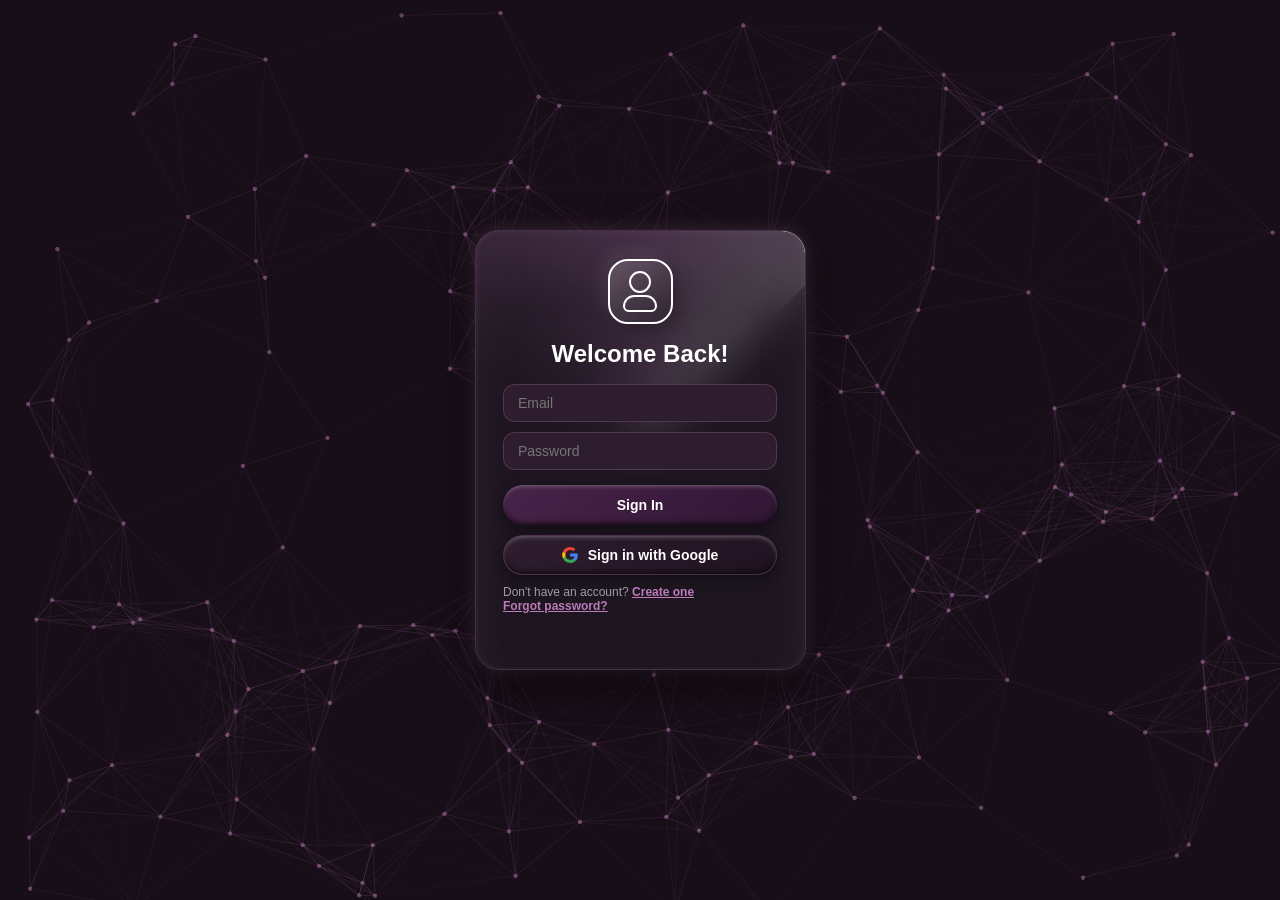
==== commit a33827b2: "fix(vercel): add .vercelignore and entrypoint exports to resolve Vercel deployment error" ====
--- a/index.html
+++ b/index.html
@@ -3,10 +3,8 @@
 <head>
   <meta charset="UTF-8">
   <meta name="viewport" content="width=device-width, initial-scale=1.0">
-  <title>SecondSelf — AI Second Brain</title>
+  <title>SecondSelf - Login</title>
   <link rel="stylesheet" href="loginpage.css">
-  <!-- Vis.js Network for 3D Knowledge Graph -->
-  <script src="https://unpkg.com/vis-network@9.1.9/standalone/umd/vis-network.min.js"></script>
   <style>
     * {
       box-sizing: border-box;
@@ -16,13 +14,13 @@
     body, html {
       width: 100%;
       height: 100%;
+      overflow: hidden;
       background: #170E17;
-      color: #FAFAFA;
-      font-family: -apple-system, BlinkMacSystemFont, "Segoe UI", Roboto, Helvetica, Arial, sans-serif;
-      overflow: hidden;
-    }
-
-    /* WebGL Canvas Background Layer */
+      display: flex;
+      justify-content: center;
+      align-items: center;
+      font-family: -apple-system, BlinkMacSystemFont, "Segoe UI", Roboto, sans-serif;
+    }
     #particle-drift-canvas {
       position: fixed;
       top: 0;
@@ -31,874 +29,100 @@
       height: 100vh;
       z-index: 1;
       display: block;
-      background: #170E17;
-    }
-
-    /* Auth Container */
-    #auth-view {
+      pointer-events: auto;
+    }
+    .login-container-wrap {
       position: relative;
       z-index: 10;
-      width: 100vw;
-      height: 100vh;
       display: flex;
       justify-content: center;
       align-items: center;
     }
-    .login-container-wrap {
-      display: flex;
-      justify-content: center;
-      align-items: center;
-    }
-
-    /* Loading Overlay */
-    #loading-overlay {
-      position: fixed;
-      inset: 0;
-      background: rgba(23, 14, 23, 0.88);
+    .container {
+      --login-box-color: rgba(30, 22, 32, 0.82);
+    }
+    .login-box {
+      background: var(--login-box-color);
       backdrop-filter: blur(20px);
-      z-index: 9999;
-      display: none;
-      flex-direction: column;
-      justify-content: center;
-      align-items: center;
-      gap: 16px;
-    }
-    .spinner {
-      width: 48px;
-      height: 48px;
-      border: 3px solid rgba(188, 123, 185, 0.2);
-      border-top-color: #BC7BB9;
-      border-radius: 50%;
-      animation: spin 0.8s linear infinite;
-    }
-
-    /* =========================================================
-       DASHBOARD STYLES (When User is Authenticated)
-       ========================================================= */
-    #dashboard-view {
-      position: relative;
-      z-index: 20;
-      width: 100vw;
-      height: 100vh;
-      display: none;
-      flex-direction: column;
-      background: #0E0B12;
-    }
-
-    /* Navbar */
-    .navbar {
-      height: 60px;
-      background: rgba(24, 16, 26, 0.85);
-      backdrop-filter: blur(15px);
-      border-bottom: 1px solid rgba(188, 123, 185, 0.2);
-      display: flex;
-      align-items: center;
-      justify-content: space-between;
-      padding: 0 24px;
-      flex-shrink: 0;
-      z-index: 50;
-    }
-    .brand {
-      display: flex;
-      align-items: center;
-      gap: 10px;
-      font-size: 18px;
-      font-weight: 700;
-      letter-spacing: 0.5px;
-      color: #fff;
-    }
-    .brand-badge {
-      background: linear-gradient(135deg, #BC7BB9, #663269);
-      padding: 4px 8px;
-      border-radius: 8px;
-      font-size: 11px;
-      font-weight: 600;
-      letter-spacing: 1px;
-      text-transform: uppercase;
-    }
-    .nav-actions {
-      display: flex;
-      align-items: center;
-      gap: 14px;
-    }
-    .user-profile {
-      display: flex;
-      align-items: center;
-      gap: 10px;
-      background: rgba(45, 29, 47, 0.6);
-      border: 1px solid rgba(188, 123, 185, 0.25);
-      padding: 4px 12px 4px 6px;
-      border-radius: 24px;
-    }
-    .user-avatar {
-      width: 28px;
-      height: 28px;
-      border-radius: 50%;
-      object-fit: cover;
-      border: 1px solid #BC7BB9;
-    }
-    .user-name {
-      font-size: 13px;
-      font-weight: 600;
-      color: #FAFAFA;
-      max-width: 140px;
-      overflow: hidden;
-      text-overflow: ellipsis;
-      white-space: nowrap;
-    }
-    .btn-action {
-      background: linear-gradient(135deg, #48234a 0%, #311634 100%);
-      border: 1px solid rgba(188, 123, 185, 0.3);
-      color: white;
-      padding: 7px 16px;
-      border-radius: 18px;
-      font-size: 13px;
-      font-weight: 600;
-      cursor: pointer;
-      transition: all 0.2s;
-    }
-    .btn-action:hover {
-      background: linear-gradient(135deg, #663269 0%, #48234a 100%);
-      box-shadow: 0 0 12px rgba(188, 123, 185, 0.4);
-    }
-    .btn-logout {
-      background: transparent;
-      border: 1px solid rgba(255, 255, 255, 0.15);
-      color: #aaa;
-      padding: 6px 14px;
-      border-radius: 18px;
-      font-size: 12px;
-      cursor: pointer;
-      transition: 0.2s;
-    }
-    .btn-logout:hover {
-      color: #fff;
-      border-color: #ff5c5c;
-      background: rgba(255, 92, 92, 0.1);
-    }
-
-    /* Main Dashboard Layout */
-    .dashboard-body {
-      flex: 1;
-      display: flex;
-      position: relative;
-      overflow: hidden;
-    }
-
-    /* Left Graph View */
-    .graph-pane {
-      flex: 1;
-      height: 100%;
-      position: relative;
-      background: radial-gradient(circle at center, #1b121e 0%, #0d0810 100%);
-    }
-    #network {
-      width: 100%;
-      height: 100%;
-    }
-
-    /* Top Ask Bar Overlay */
-    .ask-bar-container {
-      position: absolute;
-      top: 20px;
-      left: 50%;
-      transform: translateX(-50%);
-      width: 90%;
-      max-width: 680px;
-      z-index: 30;
-      display: flex;
-      flex-direction: column;
-      gap: 12px;
-    }
-    .ask-input-wrap {
-      display: flex;
-      align-items: center;
-      background: rgba(28, 18, 30, 0.88);
-      backdrop-filter: blur(20px);
-      border: 1px solid rgba(188, 123, 185, 0.35);
-      border-radius: 28px;
-      padding: 6px 8px 6px 20px;
-      box-shadow: 0 12px 36px rgba(0, 0, 0, 0.6), 0 0 20px rgba(188, 123, 185, 0.15);
-    }
-    .ask-input {
-      flex: 1;
-      background: transparent;
-      border: none;
-      outline: none;
-      color: white;
-      font-size: 15px;
-    }
-    .ask-input::placeholder {
-      color: rgba(255, 255, 255, 0.45);
-    }
-    .btn-ask {
-      background: linear-gradient(135deg, #BC7BB9, #663269);
-      color: white;
-      border: none;
-      border-radius: 20px;
-      padding: 9px 20px;
-      font-size: 13px;
-      font-weight: 600;
-      cursor: pointer;
-      transition: all 0.2s;
-    }
-    .btn-ask:hover {
-      box-shadow: 0 0 14px rgba(188, 123, 185, 0.6);
-      transform: translateY(-1px);
-    }
-
-    /* AI Response Card */
-    .ai-response-card {
-      background: rgba(26, 17, 28, 0.94);
-      backdrop-filter: blur(24px);
-      border: 1px solid rgba(188, 123, 185, 0.3);
-      border-radius: 18px;
-      padding: 20px 24px;
-      color: #eee;
-      display: none;
-      box-shadow: 0 16px 48px rgba(0, 0, 0, 0.7);
-      animation: fadeIn 0.3s ease;
-      max-height: 280px;
-      overflow-y: auto;
-    }
-    .ai-response-header {
-      display: flex;
-      align-items: center;
-      justify-content: space-between;
-      margin-bottom: 10px;
-      font-size: 13px;
-      color: #BC7BB9;
-      font-weight: 700;
-      letter-spacing: 0.5px;
-    }
-    .ai-answer-text {
-      font-size: 14px;
-      line-height: 1.6;
-      color: #FAFAFA;
-      white-space: pre-line;
-    }
-    .sources-list {
-      margin-top: 14px;
-      display: flex;
-      flex-wrap: wrap;
-      gap: 6px;
-    }
-    .source-pill {
-      background: rgba(188, 123, 185, 0.15);
-      border: 1px solid rgba(188, 123, 185, 0.3);
-      border-radius: 12px;
-      padding: 3px 10px;
-      font-size: 11px;
-      color: #e0b4de;
-      cursor: pointer;
-    }
-
-    /* Right Sidebar Drawer */
-    .sidebar-drawer {
-      width: 340px;
-      height: 100%;
-      background: rgba(22, 14, 24, 0.92);
-      backdrop-filter: blur(20px);
-      border-left: 1px solid rgba(188, 123, 185, 0.2);
-      display: flex;
-      flex-direction: column;
-      overflow-y: auto;
-      z-index: 25;
-    }
-    .drawer-section {
-      padding: 18px 22px;
-      border-bottom: 1px solid rgba(255, 255, 255, 0.08);
-    }
-    .drawer-section h3 {
-      font-size: 11px;
-      text-transform: uppercase;
-      letter-spacing: 1px;
-      color: #888;
-      margin-bottom: 12px;
-    }
-    .stat-row {
-      display: flex;
-      justify-content: space-between;
-      font-size: 13px;
-      padding: 4px 0;
-      color: #bbb;
-    }
-    .stat-row .val {
-      font-weight: 700;
-      color: #BC7BB9;
-    }
-    .para-legend-row {
-      display: flex;
-      gap: 6px;
-      flex-wrap: wrap;
-      margin-top: 6px;
-    }
-    .para-badge {
-      display: flex;
-      align-items: center;
-      gap: 6px;
-      font-size: 12px;
-      padding: 4px 10px;
-      border-radius: 12px;
-      background: rgba(255, 255, 255, 0.05);
-      cursor: pointer;
-      transition: 0.2s;
-    }
-    .para-badge:hover {
-      background: rgba(255, 255, 255, 0.12);
-    }
-    .dot {
-      width: 8px;
-      height: 8px;
-      border-radius: 50%;
-    }
-    .dot-projects { background: #4A90D9; }
-    .dot-areas { background: #50C878; }
-    .dot-resources { background: #F5A623; }
-    .dot-archives { background: #9B9B9B; }
-
-    /* Node Inspector */
-    #node-inspector {
-      flex: 1;
-      padding: 18px 22px;
-    }
-    .inspector-empty {
-      font-size: 13px;
-      color: #666;
-      font-style: italic;
-    }
-    .inspector-title {
-      font-size: 16px;
-      font-weight: 700;
-      color: #fff;
-      margin-bottom: 8px;
-    }
-    .inspector-meta {
-      font-size: 12px;
-      color: #BC7BB9;
-      margin-bottom: 10px;
-    }
-    .inspector-summary {
-      font-size: 13px;
-      line-height: 1.5;
-      color: #ccc;
-      margin-bottom: 12px;
-    }
-    .inspector-preview {
-      font-size: 12px;
-      line-height: 1.5;
-      color: #888;
-      border-left: 2px solid #BC7BB9;
-      padding-left: 10px;
-      max-height: 220px;
-      overflow-y: auto;
-      background: rgba(0, 0, 0, 0.2);
-      padding: 8px 10px;
-      border-radius: 0 8px 8px 0;
-    }
-
-    /* Modal for Quick Capture */
-    .modal-overlay {
-      position: fixed;
-      inset: 0;
-      background: rgba(0, 0, 0, 0.7);
-      backdrop-filter: blur(10px);
-      z-index: 100;
-      display: none;
-      justify-content: center;
-      align-items: center;
-    }
-    .modal-box {
-      width: 90%;
-      max-width: 500px;
-      background: rgba(28, 18, 30, 0.95);
-      border: 1px solid rgba(188, 123, 185, 0.35);
-      border-radius: 20px;
-      padding: 26px;
-      box-shadow: 0 20px 60px rgba(0, 0, 0, 0.8);
-    }
-    .modal-box h2 {
-      font-size: 18px;
-      font-weight: 700;
-      margin-bottom: 16px;
-      color: #fff;
-    }
-    .modal-input {
-      width: 100%;
-      padding: 10px 14px;
-      background: #271929;
-      border: 1px solid rgba(188, 123, 185, 0.25);
-      border-radius: 12px;
-      color: white;
-      font-size: 14px;
-      margin-bottom: 12px;
-      outline: none;
-    }
-    .modal-input:focus {
-      border-color: #BC7BB9;
-    }
-    textarea.modal-input {
-      min-height: 100px;
-      resize: vertical;
-    }
-    .modal-actions {
-      display: flex;
-      justify-content: flex-end;
-      gap: 10px;
-      margin-top: 10px;
-    }
-
-    @keyframes fadeIn {
-      from { opacity: 0; transform: translateY(-8px); }
-      to { opacity: 1; transform: translateY(0); }
+      -webkit-backdrop-filter: blur(20px);
     }
   </style>
 </head>
 <body>
-
-  <!-- =========================================================
-       1. LIVE WEBGL PARTICLE DRIFT CANVAS (Active in Auth)
-       ========================================================= -->
+  <!-- Live WebGL Particle Drift Canvas -->
   <canvas id="particle-drift-canvas"></canvas>
 
-  <!-- =========================================================
-       2. AUTHENTICATION VIEW (When Logged Out)
-       ========================================================= -->
-  <div id="auth-view">
-    <div class="login-container-wrap">
-      <div class="container">
-        <div class="login-box">
-          <form class="form" onsubmit="event.preventDefault();">
-            <div class="logo"></div>
-            <span class="header">Welcome Back!</span>
-            <input type="email" id="email" placeholder="Email" class="input" required />
-            <input type="password" id="password" placeholder="Password" class="input" required />
-            <button type="submit" class="button sign-in" onclick="handleEmailSignIn(event)">Sign In</button>
-            <button type="button" class="button google-sign-in" onclick="loginWithGoogle()">
-              <svg class="icon" viewBox="-3 0 262 262" xmlns="http://www.w3.org/2000/svg" preserveAspectRatio="xMidYMid" fill="#000000">
-                <path d="M255.878 133.451c0-10.734-.871-18.567-2.756-26.69H130.55v48.448h71.947c-1.45 12.04-9.283 30.172-26.69 42.356l-.244 1.622 38.755 30.023 2.685.268c24.659-22.774 38.875-56.282 38.875-96.027" fill="#4285F4"></path>
-                <path d="M130.55 261.1c35.248 0 64.839-11.605 86.453-31.622l-41.196-31.913c-11.024 7.688-25.82 13.055-45.257 13.055-34.523 0-63.824-22.773-74.269-54.25l-1.531.13-40.298 31.187-.527 1.465C35.393 231.798 79.49 261.1 130.55 261.1" fill="#34A853"></path>
-                <path d="M56.281 156.37c-2.756-8.123-4.351-16.827-4.351-25.82 0-8.994 1.595-17.697 4.206-25.82l-.073-1.73L15.26 71.312l-1.335.635C5.077 89.644 0 109.517 0 130.55s5.077 40.905 13.925 58.602l42.356-32.782" fill="#FBBC05"></path>
-                <path d="M130.55 50.479c24.514 0 41.05 10.589 50.479 19.438l36.844-35.974C195.245 12.91 165.798 0 130.55 0 79.49 0 35.393 29.301 13.925 71.947l42.211 32.783c10.59-31.477 39.891-54.251 74.414-54.251" fill="#EB4335"></path>
-              </svg>
-              <span class="span two">Sign in with Google</span>
-            </button>
-            <p class="footer">
-              SecondSelf AI Second Brain
-              <br />
-              <span style="font-size:11px;color:rgba(255,255,255,0.4);">Vercel Native Cloud Deployment</span>
-            </p>
-          </form>
-        </div>
+  <!-- Centered Login Box -->
+  <div class="login-container-wrap">
+    <div class="container">
+      <div class="login-box">
+        <form class="form" id="auth-form" onsubmit="handleAuthSubmit(event);">
+          <div class="logo"></div>
+          <span class="header" id="form-header">Welcome Back!</span>
+          <div id="auth-msg" style="display:none;font-size:12px;padding:8px 12px;border-radius:10px;text-align:center;width:100%;margin-bottom:8px;line-height:1.4;"></div>
+
+          <div id="signup-fields" style="display:none;width:100%;margin-bottom:6px;">
+            <input type="text" id="reg-name" placeholder="Full Name" class="input" />
+          </div>
+
+          <input type="email" id="auth-email" placeholder="Email" class="input" required />
+          <input type="password" id="auth-password" placeholder="Password" class="input" required />
+
+          <div id="signup-confirm-field" style="display:none;width:100%;margin-top:6px;">
+            <input type="password" id="reg-confirm" placeholder="Confirm Password" class="input" />
+          </div>
+
+          <button type="submit" id="submit-btn" class="button sign-in">Sign In</button>
+          
+          <button type="button" id="google-btn" class="button google-sign-in" onclick="handleGoogleSignIn();">
+            <svg
+              class="icon"
+              viewBox="-3 0 262 262"
+              xmlns="http://www.w3.org/2000/svg"
+              preserveAspectRatio="xMidYMid"
+              fill="#000000"
+            >
+              <g id="SVGRepo_bgCarrier" stroke-width="0"></g>
+              <g
+                id="SVGRepo_tracerCarrier"
+                stroke-linecap="round"
+                stroke-linejoin="round"
+              ></g>
+              <g id="SVGRepo_iconCarrier">
+                <path
+                  d="M255.878 133.451c0-10.734-.871-18.567-2.756-26.69H130.55v48.448h71.947c-1.45 12.04-9.283 30.172-26.69 42.356l-.244 1.622 38.755 30.023 2.685.268c24.659-22.774 38.875-56.282 38.875-96.027"
+                  fill="#4285F4"
+                ></path>
+                <path
+                  d="M130.55 261.1c35.248 0 64.839-11.605 86.453-31.622l-41.196-31.913c-11.024 7.688-25.82 13.055-45.257 13.055-34.523 0-63.824-22.773-74.269-54.25l-1.531.13-40.298 31.187-.527 1.465C35.393 231.798 79.49 261.1 130.55 261.1"
+                  fill="#34A853"
+                ></path>
+                <path
+                  d="M56.281 156.37c-2.756-8.123-4.351-16.827-4.351-25.82 0-8.994 1.595-17.697 4.206-25.82l-.073-1.73L15.26 71.312l-1.335.635C5.077 89.644 0 109.517 0 130.55s5.077 40.905 13.925 58.602l42.356-32.782"
+                  fill="#FBBC05"
+                ></path>
+                <path
+                  d="M130.55 50.479c24.514 0 41.05 10.589 50.479 19.438l36.844-35.974C195.245 12.91 165.798 0 130.55 0 79.49 0 35.393 29.301 13.925 71.947l42.211 32.783c10.59-31.477 39.891-54.251 74.414-54.251"
+                  fill="#EB4335"
+                ></path>
+              </g>
+            </svg>
+            <span class="span two" id="google-btn-text"> Sign in with Google </span>
+          </button>
+
+          <p class="footer" id="footer-container">
+            <span id="prompt-text">Don't have an account?</span>
+            <a href="javascript:void(0)" id="auth-toggle-link" onclick="toggleAuthMode();" class="link">Create one</a>
+            <br />
+            <a href="javascript:void(0)" id="forgot-link" onclick="handleForgotPassword();" class="link">Forgot password?</a>
+          </p>
+        </form>
       </div>
     </div>
   </div>
 
-  <!-- =========================================================
-       3. DASHBOARD VIEW (When Authenticated on Vercel)
-       ========================================================= -->
-  <div id="dashboard-view">
-    <!-- Navbar -->
-    <header class="navbar">
-      <div class="brand">
-        <span>SecondSelf</span>
-        <span class="brand-badge">Knowledge Graph</span>
-      </div>
-      <div class="nav-actions">
-        <button class="btn-action" onclick="openCaptureModal()">+ Capture Note</button>
-        <div class="user-profile" id="user-pill">
-          <img class="user-avatar" id="nav-avatar" src="" alt="avatar">
-          <span class="user-name" id="nav-username">User</span>
-        </div>
-        <button class="btn-logout" onclick="logoutUser()">Log out</button>
-      </div>
-    </header>
-
-    <!-- Body -->
-    <div class="dashboard-body">
-      <!-- Knowledge Graph View -->
-      <div class="graph-pane">
-        <!-- Floating AI Ask Bar -->
-        <div class="ask-bar-container">
-          <div class="ask-input-wrap">
-            <input type="text" id="ask-input" class="ask-input" placeholder="Ask your Second Brain anything..." onkeydown="if(event.key==='Enter') askOracle();" />
-            <button class="btn-ask" onclick="askOracle()">Ask AI</button>
-          </div>
-          <!-- AI Response Card -->
-          <div class="ai-response-card" id="ai-response-card">
-            <div class="ai-response-header">
-              <span>🧠 ORACLE SYNTHESIS</span>
-              <span style="cursor:pointer;" onclick="closeAnswer()">✕</span>
-            </div>
-            <div class="ai-answer-text" id="ai-answer-text"></div>
-            <div class="sources-list" id="ai-sources-list"></div>
-          </div>
-        </div>
-
-        <div id="network"></div>
-      </div>
-
-      <!-- Right Inspector Sidebar -->
-      <aside class="sidebar-drawer">
-        <div class="drawer-section">
-          <h3>Graph Statistics</h3>
-          <div class="stat-row"><span>Total Nodes</span><span class="val" id="stat-nodes">19</span></div>
-          <div class="stat-row"><span>Connections</span><span class="val" id="stat-edges">22</span></div>
-          <div class="stat-row"><span>Status</span><span class="val" style="color:#50C878;">Synced</span></div>
-        </div>
-
-        <div class="drawer-section">
-          <h3>PARA Categories</h3>
-          <div class="para-legend-row">
-            <div class="para-badge" onclick="filterCategory('Projects')"><div class="dot dot-projects"></div>Projects</div>
-            <div class="para-badge" onclick="filterCategory('Areas')"><div class="dot dot-areas"></div>Areas</div>
-            <div class="para-badge" onclick="filterCategory('Resources')"><div class="dot dot-resources"></div>Resources</div>
-            <div class="para-badge" onclick="filterCategory('Archives')"><div class="dot dot-archives"></div>Archives</div>
-            <div class="para-badge" onclick="filterCategory('All')">Show All</div>
-          </div>
-        </div>
-
-        <div id="node-inspector">
-          <h3>Note Inspector</h3>
-          <p class="inspector-empty" id="inspector-empty">Click any node in the graph to inspect details.</p>
-          <div id="inspector-content" style="display:none;">
-            <div class="inspector-title" id="node-title"></div>
-            <div class="inspector-meta" id="node-meta"></div>
-            <div class="inspector-summary" id="node-summary"></div>
-            <div class="inspector-preview" id="node-preview"></div>
-          </div>
-        </div>
-      </aside>
-    </div>
-  </div>
-
-  <!-- Loading State Overlay -->
-  <div id="loading-overlay">
-    <div class="spinner"></div>
-    <p style="color:#eee;font-size:15px;font-weight:600;" id="loading-text">Authenticating with Google...</p>
-  </div>
-
-  <!-- Capture Note Modal -->
-  <div class="modal-overlay" id="capture-modal">
-    <div class="modal-box">
-      <h2>Capture to Second Brain</h2>
-      <input type="text" id="capture-title" class="modal-input" placeholder="Note Title (e.g. My Next Project)" />
-      <select id="capture-para" class="modal-input">
-        <option value="Projects">Projects (Active)</option>
-        <option value="Areas">Areas (Ongoing)</option>
-        <option value="Resources" selected>Resources (References)</option>
-        <option value="Archives">Archives (Completed)</option>
-      </select>
-      <input type="text" id="capture-tags" class="modal-input" placeholder="Tags comma-separated (e.g. ai, rag, idea)" />
-      <textarea id="capture-content" class="modal-input" placeholder="Write your notes, ideas, or paste a link here..."></textarea>
-      <div class="modal-actions">
-        <button class="btn-logout" onclick="closeCaptureModal()">Cancel</button>
-        <button class="btn-action" onclick="submitCapture()">Save to Brain</button>
-      </div>
-    </div>
-  </div>
-
-  <!-- =========================================================
-       4. CLIENT APPLICATION LOGIC
-       ========================================================= -->
-  <script>
-    const GOOGLE_CLIENT_ID = "579960742199-dv8dr0tq77kotpq2nl5lpfjie5kjn46g.apps.googleusercontent.com";
-    let networkInstance = null;
-    let allGraphNodes = [];
-
-    // On Load: Check for OAuth Redirect Callback or Existing Session
-    window.addEventListener("DOMContentLoaded", () => {
-      const urlParams = new URLSearchParams(window.location.search);
-      const code = urlParams.get("code");
-      const oauthError = urlParams.get("error");
-
-      if (oauthError) {
-        alert("Google Sign-In returned an error: " + oauthError);
-        window.history.replaceState({}, document.title, window.location.pathname);
-        showAuthView();
-        return;
-      }
-
-      if (code) {
-        // Returned from Google OAuth
-        handleOAuthCallback(code);
-      } else {
-        const storedUser = localStorage.getItem("secondself_user");
-        if (storedUser) {
-          try {
-            renderDashboard(JSON.parse(storedUser));
-          } catch(e) {
-            showAuthView();
-          }
-        } else {
-          showAuthView();
-        }
-      }
-    });
-
-    // 1. Google OAuth Flow directly on Vercel
-    function loginWithGoogle() {
-      const redirectUri = window.location.origin + "/";
-      const authUrl = "https://accounts.google.com/o/oauth2/v2/auth?" + new URLSearchParams({
-        client_id: GOOGLE_CLIENT_ID,
-        redirect_uri: redirectUri,
-        response_type: "code",
-        scope: "openid email profile",
-        access_type: "offline",
-        prompt: "select_account consent"
-      }).toString();
-      window.location.href = authUrl;
-    }
-
-    function handleOAuthCallback(code) {
-      document.getElementById("loading-overlay").style.display = "flex";
-      document.getElementById("loading-text").innerText = "Authenticating with Google on Vercel...";
-      const redirectUri = window.location.origin + "/";
-
-      fetch(`/api/auth/google/callback?code=${encodeURIComponent(code)}&redirect_uri=${encodeURIComponent(redirectUri)}`)
-        .then(res => res.json())
-        .then(data => {
-          document.getElementById("loading-overlay").style.display = "none";
-          if (data.success && data.user) {
-            localStorage.setItem("secondself_user", JSON.stringify(data.user));
-            // Remove code from URL cleanly
-            window.history.replaceState({}, document.title, window.location.pathname);
-            renderDashboard(data.user);
-          } else {
-            alert("Google Sign-In Error: " + (data.error || "Could not verify credentials."));
-            window.history.replaceState({}, document.title, window.location.pathname);
-            showAuthView();
-          }
-        })
-        .catch(err => {
-          document.getElementById("loading-overlay").style.display = "none";
-          console.error(err);
-          alert("Network error exchanging Google authorization code.");
-          showAuthView();
-        });
-    }
-
-    function handleEmailSignIn(event) {
-      if (event) event.preventDefault();
-      const email = document.getElementById("email").value;
-      const pass = document.getElementById("password").value;
-      if (!email || !pass) {
-        alert("Please enter email and password.");
-        return;
-      }
-      const demoUser = {
-        name: email.split("@")[0],
-        email: email,
-        picture: "https://api.dicebear.com/7.x/initials/svg?seed=" + email
-      };
-      localStorage.setItem("secondself_user", JSON.stringify(demoUser));
-      renderDashboard(demoUser);
-    }
-
-    function logoutUser() {
-      localStorage.removeItem("secondself_user");
-      window.location.href = window.location.pathname;
-    }
-
-    function showAuthView() {
-      document.getElementById("auth-view").style.display = "flex";
-      document.getElementById("dashboard-view").style.display = "none";
-      document.getElementById("particle-drift-canvas").style.display = "block";
-    }
-
-    // 2. Render Full Dashboard View
-    function renderDashboard(user) {
-      document.getElementById("auth-view").style.display = "none";
-      document.getElementById("dashboard-view").style.display = "flex";
-      document.getElementById("particle-drift-canvas").style.display = "none";
-
-      document.getElementById("nav-avatar").src = user.picture || "https://api.dicebear.com/7.x/initials/svg?seed=User";
-      document.getElementById("nav-username").innerText = user.name || user.email || "Account";
-
-      loadKnowledgeGraph();
-    }
-
-    // 3. Vis.js Knowledge Graph Initialization
-    function loadKnowledgeGraph() {
-      fetch("/api/graph")
-        .then(res => res.json())
-        .then(data => {
-          const container = document.getElementById("network");
-          allGraphNodes = data.nodes || [];
-
-          document.getElementById("stat-nodes").innerText = allGraphNodes.length;
-          document.getElementById("stat-edges").innerText = (data.edges || []).length;
-
-          const colorMap = {
-            "Projects": "#4A90D9",
-            "Areas": "#50C878",
-            "Resources": "#F5A623",
-            "Archives": "#9B9B9B"
-          };
-
-          const visNodes = new vis.DataSet(
-            allGraphNodes.map(n => ({
-              id: n.id,
-              label: n.label,
-              title: `${n.label} (${n.para})`,
-              color: {
-                background: colorMap[n.para] || "#BC7BB9",
-                border: "#ffffff",
-                highlight: { background: "#ffffff", border: colorMap[n.para] || "#BC7BB9" }
-              },
-              shape: "dot",
-              size: 16,
-              font: { color: "#FAFAFA", size: 12, strokeWidth: 2, strokeColor: "#170E17" }
-            }))
-          );
-
-          const visEdges = new vis.DataSet(
-            (data.edges || []).map(e => ({
-              from: e.source,
-              to: e.target,
-              color: { color: "rgba(188, 123, 185, 0.45)", highlight: "#BC7BB9" },
-              width: 1.5,
-              smooth: { type: "continuous" }
-            }))
-          );
-
-          const options = {
-            physics: {
-              solver: "forceAtlas2Based",
-              forceAtlas2Based: {
-                gravitationalConstant: -35,
-                centralGravity: 0.005,
-                springLength: 100,
-                springConstant: 0.18
-              },
-              maxVelocity: 50,
-              stabilization: { iterations: 100 }
-            },
-            interaction: { hover: true, tooltipDelay: 100, zoomView: true }
-          };
-
-          networkInstance = new vis.Network(container, { nodes: visNodes, edges: visEdges }, options);
-
-          // Click node -> show inspector
-          networkInstance.on("click", (params) => {
-            if (params.nodes.length > 0) {
-              const clickedId = params.nodes[0];
-              const node = allGraphNodes.find(n => n.id === clickedId);
-              if (node) showNodeDetail(node);
-            }
-          });
-        })
-        .catch(err => console.error("Error loading graph:", err));
-    }
-
-    function showNodeDetail(node) {
-      document.getElementById("inspector-empty").style.display = "none";
-      document.getElementById("inspector-content").style.display = "block";
-      document.getElementById("node-title").innerText = node.label;
-      document.getElementById("node-meta").innerText = `PARA: ${node.para} • Tags: ${(node.tags || []).join(", ")}`;
-      document.getElementById("node-summary").innerText = node.summary || "";
-      document.getElementById("node-preview").innerText = node.content_preview || "";
-    }
-
-    function filterCategory(cat) {
-      if (!networkInstance) return;
-      if (cat === "All") {
-        networkInstance.fit();
-        return;
-      }
-      const matched = allGraphNodes.filter(n => n.para === cat).map(n => n.id);
-      if (matched.length > 0) {
-        networkInstance.selectNodes(matched);
-        networkInstance.focus(matched[0], { scale: 1.2, animation: true });
-      }
-    }
-
-    // 4. Oracle AI RAG Ask Bar
-    function askOracle() {
-      const q = document.getElementById("ask-input").value.trim();
-      if (!q) return;
-
-      const card = document.getElementById("ai-response-card");
-      const answerDiv = document.getElementById("ai-answer-text");
-      const sourcesDiv = document.getElementById("ai-sources-list");
-
-      card.style.display = "block";
-      answerDiv.innerText = "Querying your knowledge graph and synthesizing answer via Groq AI...";
-      sourcesDiv.innerHTML = "";
-
-      fetch("/api/ask", {
-        method: "POST",
-        headers: { "Content-Type": "application/json" },
-        body: json = JSON.stringify({ query: q })
-      })
-      .then(res => res.json())
-      .then(data => {
-        answerDiv.innerText = data.answer || "No answer generated.";
-        if (data.sources && data.sources.length > 0) {
-          sourcesDiv.innerHTML = "<span style='font-size:11px;color:#888;width:100%;margin-bottom:4px;'>Referenced Notes:</span>" +
-            data.sources.map(s => `<span class="source-pill" onclick="focusNodeByTitle('${s.title}')">📄 ${s.title}</span>`).join("");
-        }
-      })
-      .catch(err => {
-        answerDiv.innerText = "Error: " + err;
-      });
-    }
-
-    function closeAnswer() {
-      document.getElementById("ai-response-card").style.display = "none";
-    }
-
-    function focusNodeByTitle(title) {
-      const n = allGraphNodes.find(item => item.label === title);
-      if (n && networkInstance) {
-        networkInstance.focus(n.id, { scale: 1.5, animation: true });
-        networkInstance.selectNodes([n.id]);
-        showNodeDetail(n);
-      }
-    }
-
-    // 5. Note Capture
-    function openCaptureModal() {
-      document.getElementById("capture-modal").style.display = "flex";
-    }
-    function closeCaptureModal() {
-      document.getElementById("capture-modal").style.display = "none";
-    }
-    function submitCapture() {
-      const title = document.getElementById("capture-title").value.trim();
-      const para = document.getElementById("capture-para").value;
-      const tags = document.getElementById("capture-tags").value.split(",").map(t => t.trim()).filter(Boolean);
-      const content = document.getElementById("capture-content").value.trim();
-
-      if (!content) {
-        alert("Please enter note content.");
-        return;
-      }
-
-      fetch("/api/capture", {
-        method: "POST",
-        headers: { "Content-Type": "application/json" },
-        body: JSON.stringify({ title, para, tags, content })
-      })
-      .then(res => res.json())
-      .then(data => {
-        if (data.success) {
-          closeCaptureModal();
-          document.getElementById("capture-title").value = "";
-          document.getElementById("capture-content").value = "";
-          alert("Note captured to Second Brain!");
-          loadKnowledgeGraph();
-        } else {
-          alert("Capture error: " + data.error);
-        }
-      })
-      .catch(err => alert("Error: " + err));
-    }
-  </script>
-
-  <!-- =========================================================
-       5. WEBGL PARTICLE DRIFT SHADERS (From firstpage.12)
-       ========================================================= -->
+
+  <!-- WebGL Particle Drift Implementation from firstpage.12 -->
   <script>
   (function initParticleDrift() {
     const canvas = document.getElementById("particle-drift-canvas");
@@ -910,7 +134,10 @@
       depth: false,
       premultipliedAlpha: true
     });
-    if (!gl) return;
+    if (!gl) {
+      console.warn("ParticleDrift: WebGL not available");
+      return;
+    }
 
     const MAX_DPR = 2;
     const MAX_LINES = 8000;
@@ -931,17 +158,23 @@
 
     const LINE_VERT = `
       precision highp float;
-      attribute vec2 a_p0, a_p1, a_corner;
+      attribute vec2 a_p0;
+      attribute vec2 a_p1;
+      attribute vec2 a_corner;
       attribute vec3 a_shade;
       uniform vec2 uSize;
-      varying float v_alpha, v_mix, v_off, v_half;
+      varying float v_alpha;
+      varying float v_mix;
+      varying float v_off;
+      varying float v_half;
       void main(){
         vec2 d = a_p1 - a_p0;
         float len = max(length(d), 1e-5);
         vec2 nrm = vec2(-d.y, d.x) / len;
         float half_ = max(a_shade.z * 0.5, 0.35);
         float ext = half_ + 0.75;
-        vec2 p = mix(a_p0, a_p1, a_corner.x) + nrm * a_corner.y * ext;
+        vec2 p = mix(a_p0, a_p1, a_corner.x);
+        p += nrm * a_corner.y * ext;
         v_alpha = a_shade.x;
         v_mix = a_shade.y;
         v_off = a_corner.y * ext;
@@ -953,7 +186,10 @@
     const LINE_FRAG = `
       precision mediump float;
       uniform vec3 uBase, uAccent;
-      varying float v_alpha, v_mix, v_off, v_half;
+      varying float v_alpha;
+      varying float v_mix;
+      varying float v_off;
+      varying float v_half;
       void main(){
         float cov = clamp((v_half - abs(v_off)) / 0.75 + 0.5, 0.0, 1.0);
         float a = v_alpha * cov;
@@ -993,48 +229,80 @@
 
     function compile(type, src) {
       const sh = gl.createShader(type);
+      if (!sh) return null;
       gl.shaderSource(sh, src);
       gl.compileShader(sh);
+      if (!gl.getShaderParameter(sh, gl.COMPILE_STATUS)) {
+        console.error("Shader error:", gl.getShaderInfoLog(sh));
+        gl.deleteShader(sh);
+        return null;
+      }
       return sh;
     }
 
-    function linkProg(vs, fs) {
-      const p = gl.createProgram();
-      gl.attachShader(p, compile(gl.VERTEX_SHADER, vs));
-      gl.attachShader(p, compile(gl.FRAGMENT_SHADER, fs));
-      gl.linkProgram(p);
-      return p;
+    function linkProg(vsSrc, fsSrc) {
+      const vs = compile(gl.VERTEX_SHADER, vsSrc);
+      const fs = compile(gl.FRAGMENT_SHADER, fsSrc);
+      if (!vs || !fs) return null;
+      const prog = gl.createProgram();
+      if (!prog) return null;
+      gl.attachShader(prog, vs);
+      gl.attachShader(prog, fs);
+      gl.linkProgram(prog);
+      if (!gl.getProgramParameter(prog, gl.LINK_STATUS)) {
+        console.error("Program link error:", gl.getProgramInfoLog(prog));
+        return null;
+      }
+      return prog;
     }
 
     function parseColor(input, fb) {
       if (!input) return fb;
-      const c = input.replace("#", "");
-      if (c.length === 6) {
-        return [parseInt(c.slice(0, 2), 16) / 255, parseInt(c.slice(2, 4), 16) / 255, parseInt(c.slice(4, 6), 16) / 255];
+      const str = String(input).trim();
+      if (str.charAt(0) === "#") {
+        let hex = str.slice(1);
+        if (hex.length === 3) hex = hex[0] + hex[0] + hex[1] + hex[1] + hex[2] + hex[2];
+        if (hex.length >= 6) {
+          const r = parseInt(hex.slice(0, 2), 16);
+          const g = parseInt(hex.slice(2, 4), 16);
+          const b = parseInt(hex.slice(4, 6), 16);
+          if (!isNaN(r) && !isNaN(g) && !isNaN(b)) return [r / 255, g / 255, b / 255];
+        }
       }
       return fb;
     }
 
     function rng(seed) {
-      let s = seed >>> 0;
-      return () => {
-        s = (Math.imul(s, 1664525) + 1013904223) >>> 0;
-        return s / 4294967296;
+      let a = seed >>> 0;
+      return function() {
+        a += 0x6d2b79f5;
+        let t = a;
+        t = Math.imul(t ^ (t >>> 15), t | 1);
+        t ^= t + Math.imul(t ^ (t >>> 7), t | 61);
+        return ((t ^ (t >>> 14)) >>> 0) / 4294967296;
       };
     }
 
     const CORNERS = [
-      [0, -1], [1, -1], [0, 1],
-      [1, -1], [1, 1], [0, 1]
+      [0, -1], [1, -1], [1, 1],
+      [0, -1], [1, 1], [0, 1]
     ];
 
     const lineProg = linkProg(LINE_VERT, LINE_FRAG);
     const dotProg = linkProg(DOT_VERT, DOT_FRAG);
-
-    const lP0 = new Float32Array(MAX_LINES * 12);
-    const lP1 = new Float32Array(MAX_LINES * 12);
-    const lCorner = new Float32Array(MAX_LINES * 12);
-    const lShade = new Float32Array(MAX_LINES * 18);
+    if (!lineProg || !dotProg) return;
+
+    const locs = new Map();
+    const u = (prog, name) => {
+      const key = (prog === lineProg ? "L:" : "D:") + name;
+      if (!locs.has(key)) locs.set(key, gl.getUniformLocation(prog, name));
+      return locs.get(key);
+    };
+
+    const lP0 = new Float32Array(MAX_LINES * 6 * 2);
+    const lP1 = new Float32Array(MAX_LINES * 6 * 2);
+    const lCorner = new Float32Array(MAX_LINES * 6 * 2);
+    const lShade = new Float32Array(MAX_LINES * 6 * 3);
     for (let e = 0; e < MAX_LINES; e++) {
       for (let c = 0; c < 6; c++) {
         const k = (e * 6 + c) * 2;
@@ -1057,8 +325,13 @@
     gl.bindBuffer(gl.ARRAY_BUFFER, bShade);
     gl.bufferData(gl.ARRAY_BUFFER, lShade.byteLength, gl.DYNAMIC_DRAW);
 
-    const R = rng(20261011);
-    let nCount = 0, nx, ny, nSpd, gPos, gLit;
+    const R = rng(20260824);
+    let nCount = 0;
+    let nx = new Float32Array(0);
+    let ny = new Float32Array(0);
+    let nSpd = new Float32Array(0);
+    let gPos = new Float32Array(0);
+    let gLit = new Float32Array(0);
     const bGPos = gl.createBuffer();
     const bGLit = gl.createBuffer();
 
@@ -1081,107 +354,125 @@
     }
 
     const ptr = { x: -10000, y: -10000 };
-    window.addEventListener("pointermove", (e) => { ptr.x = e.clientX; ptr.y = e.clientY; });
-    window.addEventListener("pointerleave", () => { ptr.x = -10000; ptr.y = -10000; });
+    window.addEventListener("pointermove", (e) => {
+      ptr.x = e.clientX;
+      ptr.y = e.clientY;
+    });
+    window.addEventListener("pointerleave", () => {
+      ptr.x = -10000;
+      ptr.y = -10000;
+    });
 
     let last = performance.now();
-    let builtN = -1, builtW = 0, builtH = 0;
+    let builtN = -1;
+    let builtW = 0;
+    let builtH = 0;
 
     function render(now) {
-      if (document.getElementById("dashboard-view").style.display === "flex") {
-        requestAnimationFrame(render);
-        return;
-      }
-
       const dt = Math.min(0.05, (now - last) / 1000);
       last = now;
 
       const dpr = Math.min(window.devicePixelRatio || 1, MAX_DPR);
-      const cw = window.innerWidth || 1200;
-      const ch = window.innerHeight || 800;
+      const cw = window.innerWidth;
+      const ch = window.innerHeight;
       const bw = Math.max(1, Math.round(cw * dpr));
       const bh = Math.max(1, Math.round(ch * dpr));
 
       if (canvas.width !== bw || canvas.height !== bh) {
         canvas.width = bw;
         canvas.height = bh;
-        gl.viewport(0, 0, bw, bh);
-      }
-
-      const desiredN = Math.max(20, Math.floor((cw * ch) / (1920 * 1080) * config.density));
-      if (desiredN !== builtN || cw !== builtW || ch !== builtH) {
-        buildNodes(desiredN, cw, ch);
-        builtN = desiredN; builtW = cw; builtH = ch;
-      }
-
-      const rad = (config.direction * Math.PI) / 180;
-      const cosD = Math.cos(rad);
-      const sinD = Math.sin(rad);
-      const reach = 180;
-      const reach2 = reach * reach;
-      const spdFactor = config.speed;
+      }
+      gl.viewport(0, 0, bw, bh);
+
+      if (config.density !== builtN) {
+        buildNodes(config.density, cw, ch);
+        builtN = config.density;
+      }
+
+      if (cw !== builtW || ch !== builtH) {
+        const sx = cw / Math.max(builtW || cw, 1);
+        const sy = ch / Math.max(builtH || ch, 1);
+        for (let i = 0; i < nCount; i++) {
+          nx[i] *= sx;
+          ny[i] *= sy;
+        }
+        builtW = cw;
+        builtH = ch;
+      }
+
+      const reach = 180 * (config.hover > 0 ? 1 : 0);
+      const LINKD = config.linkDistance;
+      const LINKW = config.linkThickness;
+      const th = (config.direction * Math.PI) / 180;
+      const dirX = Math.sin(th);
+      const dirY = Math.cos(th);
 
       let lines = 0;
-      const pushLine = (x0, y0, x1, y1, a0, a1, isPtr, thick) => {
+      function pushLine(x0, y0, x1, y1, a0, a1, mix, wpx) {
         if (lines >= MAX_LINES) return;
-        const o2 = lines * 12;
-        const o3 = lines * 18;
         for (let c = 0; c < 6; c++) {
-          const k2 = o2 + c * 2;
-          const k3 = o3 + c * 3;
-          lP0[k2] = x0; lP0[k2 + 1] = y0;
-          lP1[k2] = x1; lP1[k2 + 1] = y1;
-          lShade[k3] = c % 2 === 0 ? a0 : a1;
-          lShade[k3 + 1] = isPtr ? 1 : 0;
-          lShade[k3 + 2] = thick;
+          const k = (lines * 6 + c) * 2;
+          const s3 = (lines * 6 + c) * 3;
+          lP0[k] = x0;
+          lP0[k + 1] = y0;
+          lP1[k] = x1;
+          lP1[k + 1] = y1;
+          lShade[s3] = CORNERS[c][0] === 0 ? a0 : a1;
+          lShade[s3 + 1] = mix;
+          lShade[s3 + 2] = wpx;
         }
         lines++;
-      };
+      }
 
       for (let i = 0; i < nCount; i++) {
-        const s = nSpd[i] * spdFactor;
-        nx[i] += cosD * s * dt;
-        ny[i] += sinD * s * dt;
-
-        if (nx[i] < -EDGE) nx[i] = cw + EDGE;
-        else if (nx[i] > cw + EDGE) nx[i] = -EDGE;
-        if (ny[i] < -EDGE) ny[i] = ch + EDGE;
-        else if (ny[i] > ch + EDGE) ny[i] = -EDGE;
+        nx[i] += nSpd[i] * dirX * dt * config.speed;
+        ny[i] += nSpd[i] * dirY * dt * config.speed;
+
+        if (nx[i] < -EDGE) {
+          nx[i] = cw + EDGE;
+          ny[i] = R() * ch;
+        } else if (nx[i] > cw + EDGE) {
+          nx[i] = -EDGE;
+          ny[i] = R() * ch;
+        }
+        if (ny[i] < -EDGE) {
+          ny[i] = ch + EDGE;
+          nx[i] = R() * cw;
+        } else if (ny[i] > ch + EDGE) {
+          ny[i] = -EDGE;
+          nx[i] = R() * cw;
+        }
 
         const dx = ptr.x - nx[i];
         const dy = ptr.y - ny[i];
-        const d2 = dx * dx + dy * dy;
-        let lit = 0;
-        if (d2 < reach2) {
-          const d = Math.sqrt(d2);
-          const pull = (1 - d / reach) * 40 * config.hover;
-          nx[i] += (dx / (d + 0.001)) * pull * dt;
-          ny[i] += (dy / (d + 0.001)) * pull * dt;
-          lit = 1;
+        const d = Math.sqrt(dx * dx + dy * dy);
+        const lit = reach > 0 && d < reach ? 1 : 0;
+        if (lit === 1) {
           const a = 0.5 * (1 - d / reach) * config.hover;
-          pushLine(nx[i], ny[i], ptr.x, ptr.y, a, a, 1, 1.0);
+          pushLine(nx[i], ny[i], ptr.x, ptr.y, a, a, 1, LINKW);
         }
         gPos[i * 2] = nx[i];
         gPos[i * 2 + 1] = ny[i];
         gLit[i] = lit;
       }
 
-      if (config.linkDistance > 0) {
-        const l2 = config.linkDistance * config.linkDistance;
+      if (LINKD > 0) {
+        const l2 = LINKD * LINKD;
         for (let i = 0; i < nCount && lines < MAX_LINES; i++) {
           for (let j = i + 1; j < nCount && lines < MAX_LINES; j++) {
             const dx = nx[i] - nx[j];
             const dy = ny[i] - ny[j];
             const dd = dx * dx + dy * dy;
             if (dd >= l2) continue;
-            const a = 0.18 * (1 - Math.sqrt(dd) / config.linkDistance);
-            pushLine(nx[i], ny[i], nx[j], ny[j], a, a, 0, 1.0);
+            const a = 0.18 * (1 - Math.sqrt(dd) / LINKD);
+            pushLine(nx[i], ny[i], nx[j], ny[j], a, a, 0, LINKW);
           }
         }
       }
 
-      gl.clearColor(0.09, 0.055, 0.09, 1.0);
+      gl.clearColor(0, 0, 0, 0);
       gl.clear(gl.COLOR_BUFFER_BIT);
+      gl.disable(gl.DEPTH_TEST);
       gl.enable(gl.BLEND);
       gl.blendFunc(gl.ONE, gl.ONE_MINUS_SRC_ALPHA);
 
@@ -1214,10 +505,15 @@
         gl.enableVertexAttribArray(aShade);
         gl.vertexAttribPointer(aShade, 3, gl.FLOAT, false, 0, 0);
 
-        gl.uniform2f(gl.getUniformLocation(lineProg, "uSize"), cw, ch);
-        gl.uniform3f(gl.getUniformLocation(lineProg, "uBase"), cb[0], cb[1], cb[2]);
-        gl.uniform3f(gl.getUniformLocation(lineProg, "uAccent"), ca[0], ca[1], ca[2]);
+        gl.uniform2f(u(lineProg, "uSize"), cw, ch);
+        gl.uniform3f(u(lineProg, "uBase"), cb[0], cb[1], cb[2]);
+        gl.uniform3f(u(lineProg, "uAccent"), ca[0], ca[1], ca[2]);
         gl.drawArrays(gl.TRIANGLES, 0, verts);
+
+        gl.disableVertexAttribArray(aP0);
+        gl.disableVertexAttribArray(aP1);
+        gl.disableVertexAttribArray(aCorner);
+        gl.disableVertexAttribArray(aShade);
       }
 
       if (nCount > 0) {
@@ -1234,13 +530,16 @@
         gl.enableVertexAttribArray(aLit);
         gl.vertexAttribPointer(aLit, 1, gl.FLOAT, false, 0, 0);
 
-        gl.uniform2f(gl.getUniformLocation(dotProg, "uSize"), cw, ch);
-        gl.uniform1f(gl.getUniformLocation(dotProg, "uDpr"), dpr);
-        gl.uniform1f(gl.getUniformLocation(dotProg, "uDot"), config.dotSize);
-        gl.uniform1f(gl.getUniformLocation(dotProg, "uRestAlpha"), 0.45);
-        gl.uniform3f(gl.getUniformLocation(dotProg, "uBase"), cb[0], cb[1], cb[2]);
-        gl.uniform3f(gl.getUniformLocation(dotProg, "uAccent"), ca[0], ca[1], ca[2]);
+        gl.uniform2f(u(dotProg, "uSize"), cw, ch);
+        gl.uniform1f(u(dotProg, "uDpr"), dpr);
+        gl.uniform1f(u(dotProg, "uDot"), config.dotSize);
+        gl.uniform1f(u(dotProg, "uRestAlpha"), 0.45);
+        gl.uniform3f(u(dotProg, "uBase"), cb[0], cb[1], cb[2]);
+        gl.uniform3f(u(dotProg, "uAccent"), ca[0], ca[1], ca[2]);
         gl.drawArrays(gl.POINTS, 0, nCount);
+
+        gl.disableVertexAttribArray(aPos);
+        gl.disableVertexAttribArray(aLit);
       }
 
       requestAnimationFrame(render);
@@ -1248,6 +547,149 @@
 
     requestAnimationFrame(render);
   })();
+
+  // Interactive Authentication Controller
+  let authMode = "signin";
+
+  function showMessage(msg, isError = true) {
+    const el = document.getElementById("auth-msg");
+    if (!el) return;
+    el.style.display = "block";
+    el.style.color = isError ? "#ff8787" : "#69db7c";
+    el.style.background = isError ? "rgba(255,107,107,0.18)" : "rgba(81,207,102,0.18)";
+    el.style.border = isError ? "1px solid rgba(255,107,107,0.3)" : "1px solid rgba(81,207,102,0.3)";
+    el.innerText = msg;
+  }
+
+  function clearMessage() {
+    const el = document.getElementById("auth-msg");
+    if (el) el.style.display = "none";
+  }
+
+  function toggleAuthMode() {
+    clearMessage();
+    authMode = authMode === "signin" ? "signup" : "signin";
+    const header = document.getElementById("form-header");
+    const signupFields = document.getElementById("signup-fields");
+    const confirmField = document.getElementById("signup-confirm-field");
+    const submitBtn = document.getElementById("submit-btn");
+    const googleBtnText = document.getElementById("google-btn-text");
+    const promptText = document.getElementById("prompt-text");
+    const toggleLink = document.getElementById("auth-toggle-link");
+
+    if (authMode === "signup") {
+      header.innerText = "Create Account";
+      signupFields.style.display = "block";
+      confirmField.style.display = "block";
+      submitBtn.innerText = "Create Account";
+      googleBtnText.innerText = " Sign up with Google";
+      promptText.innerText = "Already have an account?";
+      toggleLink.innerText = "Sign in";
+    } else {
+      header.innerText = "Welcome Back!";
+      signupFields.style.display = "none";
+      confirmField.style.display = "none";
+      submitBtn.innerText = "Sign In";
+      googleBtnText.innerText = " Sign in with Google";
+      promptText.innerText = "Don't have an account?";
+      toggleLink.innerText = "Create one";
+    }
+  }
+
+  function handleForgotPassword() {
+    clearMessage();
+    const email = document.getElementById("auth-email").value.trim();
+    if (!email) {
+      showMessage("Please enter your registered email address first.");
+      return;
+    }
+    showMessage("Password reset instructions have been simulated for " + email, false);
+  }
+
+  function handleAuthSubmit(e) {
+    e.preventDefault();
+    clearMessage();
+
+    const email = (document.getElementById("auth-email").value || "").trim().toLowerCase();
+    const password = document.getElementById("auth-password").value;
+
+    if (!email || !password) {
+      showMessage("Please fill in both email and password.");
+      return;
+    }
+
+    let accounts = {};
+    try {
+      accounts = JSON.parse(localStorage.getItem("secondself_registered_users") || "{}");
+    } catch(err) {
+      accounts = {};
+    }
+
+    if (authMode === "signup") {
+      const name = (document.getElementById("reg-name").value || "").trim();
+      const confirm = document.getElementById("reg-confirm").value;
+
+      if (password.length < 6) {
+        showMessage("Password must be at least 6 characters.");
+        return;
+      }
+      if (password !== confirm) {
+        showMessage("Passwords do not match.");
+        return;
+      }
+      if (accounts[email]) {
+        showMessage("An account with this email already exists. Please sign in.");
+        return;
+      }
+
+      const newUser = {
+        id: "user_" + Math.random().toString(36).substring(2, 10),
+        email: email,
+        name: name || email.split("@")[0],
+        password: password,
+        provider: "email",
+        created_at: new Date().toISOString()
+      };
+
+      accounts[email] = newUser;
+      localStorage.setItem("secondself_registered_users", JSON.stringify(accounts));
+      localStorage.setItem("secondself_active_user", JSON.stringify(newUser));
+
+      showMessage("Account created successfully! Welcome " + newUser.name + "!", false);
+      setTimeout(() => {
+        window.location.href = "app.py";
+      }, 1200);
+
+    } else {
+      // Strict sign-in validation: random text MUST NOT log in!
+      if (!accounts[email]) {
+        showMessage("❌ No account found with this email. Please click 'Create one' below to register.");
+        return;
+      }
+
+      const existingUser = accounts[email];
+      if (existingUser.password !== password) {
+        showMessage("❌ Incorrect password. Please try again.");
+        return;
+      }
+
+      localStorage.setItem("secondself_active_user", JSON.stringify(existingUser));
+      showMessage("Login successful! Welcome back, " + existingUser.name + "!", false);
+      setTimeout(() => {
+        window.location.href = "app.py";
+      }, 800);
+    }
+  }
+
+  function handleGoogleSignIn() {
+    clearMessage();
+    const clientId = atob("NTc5OTYwNzQyMTk5LWR2OGRyMHRxNzdrb3RwcTJubDVscGZqaWU1a2puNDZnLmFwcHMuZ29vZ2xldXNlcmNvbnRlbnQuY29t");
+    const redirectUri = encodeURIComponent("https://second-self-monster.streamlit.app/");
+    const googleAuthUrl = `https://accounts.google.com/o/oauth2/v2/auth?client_id=${clientId}&redirect_uri=${redirectUri}&response_type=code&scope=openid+email+profile&access_type=offline&prompt=select_account+consent`;
+    window.location.href = googleAuthUrl;
+  }
+
   </script>
 </body>
 </html>
+
--- a/loginpage.css
+++ b/loginpage.css
@@ -207,11 +207,12 @@
 
 .footer .link {
   position: relative;
-  color: var(--footer-color);
+  color: #BC7BB9;
   font-weight: 600;
-  text-decoration: none;
+  text-decoration: underline;
   transition: color 0.3s ease;
 }
+
 
 .footer .link::after {
   content: "";
